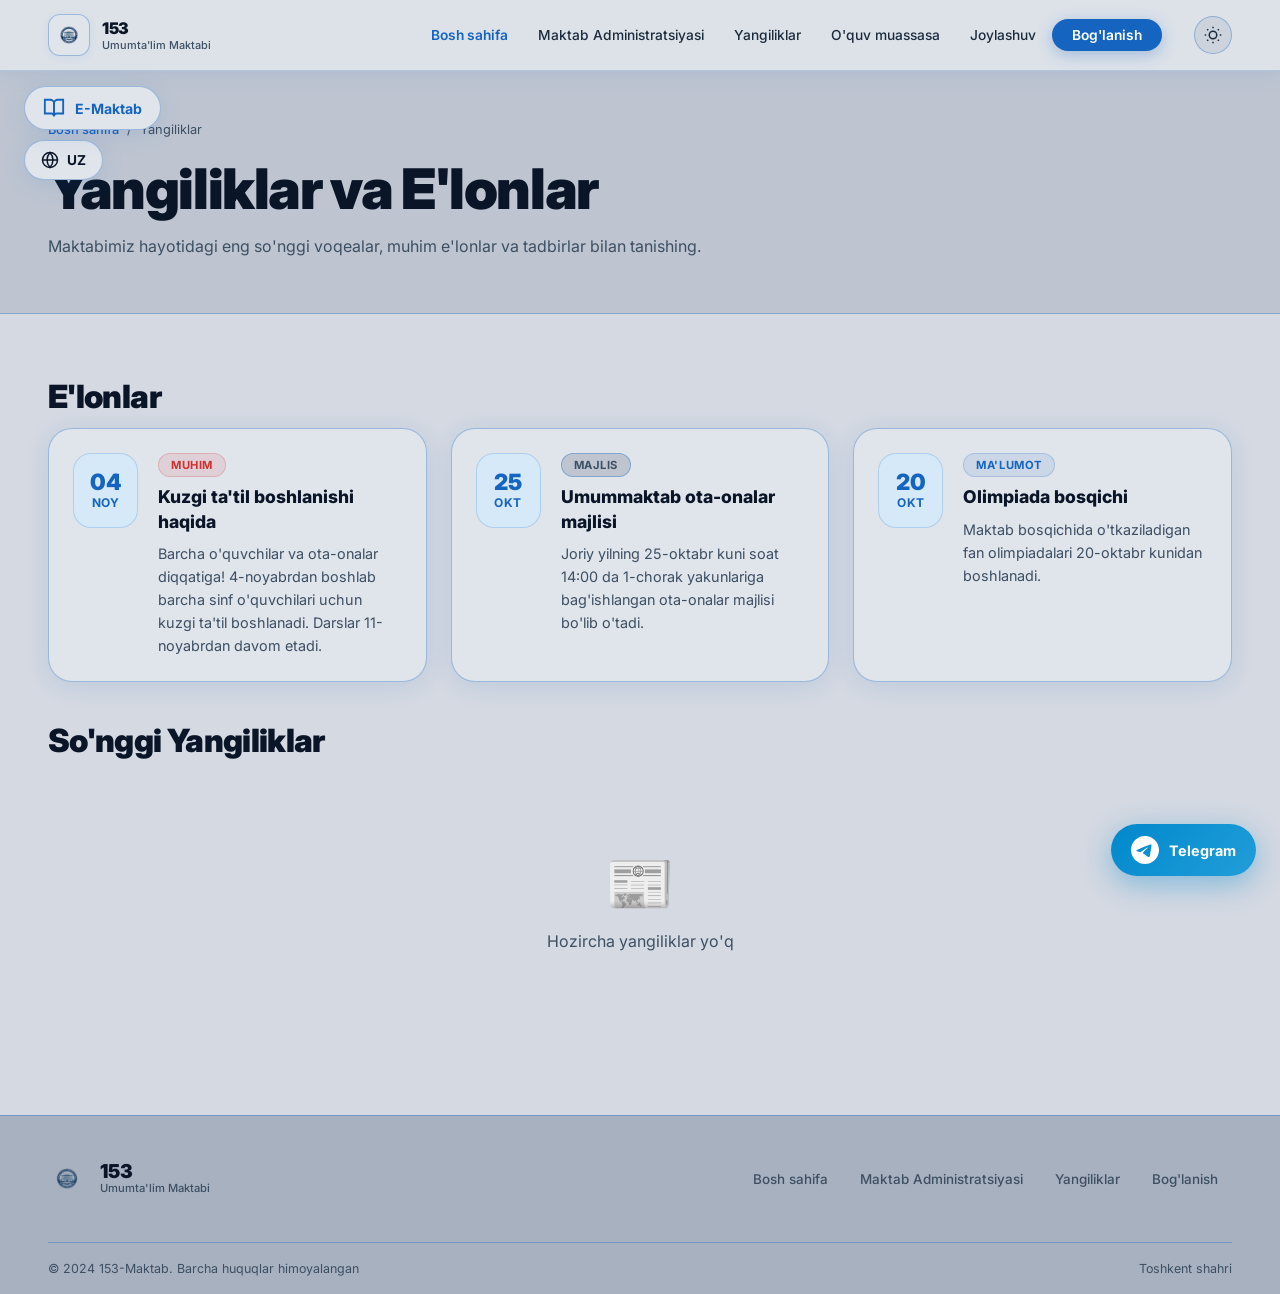
==== yangiliklar.html @ 2af90834 "Add files via upload" ====
<!DOCTYPE html>
<html lang="uz" data-theme="dark">
<head>
    <meta charset="UTF-8">
    <meta name="viewport" content="width=device-width, initial-scale=1.0">
    <title>Yangiliklar va E'lonlar - 153-Umumta'lim Maktabi</title>
    <link rel="stylesheet" href="style.css">
    <link rel="preconnect" href="https://fonts.googleapis.com">
    <link rel="preconnect" href="https://fonts.gstatic.com" crossorigin>
    <link href="https://fonts.googleapis.com/css2?family=Inter:wght@300;400;500;600;700;800;900&display=swap" rel="stylesheet">
    <style>
        /* ── ADMIN FAB ── */
        .admin-fab {
            position: fixed;
            bottom: 180px;
            right: 24px;
            z-index: 9999;
            width: 52px;
            height: 52px;
            background: linear-gradient(135deg, #1565C0, #1976D2);
            color: white;
            border: none;
            border-radius: 50%;
            font-size: 1.4rem;
            cursor: pointer;
            box-shadow: 0 6px 24px rgba(21,101,192,0.45);
            display: none;
            align-items: center;
            justify-content: center;
            transition: all 0.3s;
        }
        .admin-fab:hover {
            transform: translateY(-4px) scale(1.08);
            box-shadow: 0 12px 36px rgba(21,101,192,0.55);
        }

        /* ── ADMIN MODAL ── */
        #adminModal {
            position: fixed;
            inset: 0;
            z-index: 99999;
            background: rgba(0,0,0,0.75);
            backdrop-filter: blur(8px);
            display: flex;
            align-items: center;
            justify-content: center;
            opacity: 0;
            visibility: hidden;
            transition: all 0.3s;
        }
        #adminModal.show {
            opacity: 1;
            visibility: visible;
        }
        .admin-modal-box {
            background: var(--surface, #fff);
            border-radius: 20px;
            padding: 36px;
            width: 90%;
            max-width: 540px;
            max-height: 90vh;
            overflow-y: auto;
            box-shadow: 0 24px 80px rgba(0,0,0,0.4);
            position: relative;
            animation: slideUpModal 0.3s ease-out;
        }
        @keyframes slideUpModal {
            from { transform: translateY(30px); opacity: 0; }
            to   { transform: translateY(0);    opacity: 1; }
        }
        .admin-modal-close {
            position: absolute;
            top: 14px; right: 14px;
            background: var(--bg-2, #f5f5f5);
            border: none;
            width: 34px; height: 34px;
            border-radius: 50%;
            font-size: 1rem;
            cursor: pointer;
            display: flex;
            align-items: center;
            justify-content: center;
            color: var(--text, #111);
            transition: all 0.2s;
        }
        .admin-modal-close:hover { background: #ff4757; color: white; }

        /* ── FORMS ── */
        .adm-title {
            font-size: 1.35rem;
            font-weight: 800;
            color: var(--text, #111);
            margin-bottom: 4px;
        }
        .adm-sub {
            font-size: 0.85rem;
            color: var(--text-3, #888);
            margin-bottom: 24px;
        }
        .adm-field {
            display: flex;
            flex-direction: column;
            gap: 6px;
            margin-bottom: 14px;
        }
        .adm-field label {
            font-size: 0.78rem;
            font-weight: 700;
            color: var(--text-2, #333);
            letter-spacing: 0.03em;
            text-transform: uppercase;
        }
        .adm-field input,
        .adm-field textarea {
            padding: 11px 14px;
            border: 1.5px solid var(--border, #ddd);
            border-radius: 10px;
            font-family: 'Inter', sans-serif;
            font-size: 0.9rem;
            color: var(--text, #111);
            background: var(--bg-2, #f9f9f9);
            outline: none;
            transition: border-color 0.3s, box-shadow 0.3s;
            resize: vertical;
            width: 100%;
        }
        .adm-field input:focus,
        .adm-field textarea:focus {
            border-color: #1565C0;
            background: var(--surface, #fff);
            box-shadow: 0 0 0 3px rgba(21,101,192,0.12);
        }
        .adm-field textarea { min-height: 85px; }

        /* ── LANG TABS ── */
        .lang-tabs {
            display: flex;
            gap: 4px;
            margin-bottom: 16px;
            border-bottom: 2px solid var(--border, #ddd);
        }
        .lang-tab {
            padding: 8px 14px;
            border: none;
            background: none;
            font-family: 'Inter', sans-serif;
            font-size: 0.82rem;
            font-weight: 600;
            color: var(--text-3, #888);
            cursor: pointer;
            border-bottom: 2px solid transparent;
            margin-bottom: -2px;
            transition: all 0.2s;
            border-radius: 6px 6px 0 0;
        }
        .lang-tab.active {
            color: #1565C0;
            border-bottom-color: #1565C0;
            background: var(--blue-l, #E3F2FD);
        }
        .lang-panel { display: none; }
        .lang-panel.active { display: block; }

        /* ── IMAGE UPLOAD ── */
        .img-upload-wrap {
            border: 2px dashed var(--border, #ddd);
            border-radius: 12px;
            padding: 20px;
            text-align: center;
            cursor: pointer;
            transition: all 0.3s;
            margin-bottom: 16px;
            background: var(--bg-2, #f9f9f9);
        }
        .img-upload-wrap:hover {
            border-color: #1565C0;
            background: var(--blue-l, #E3F2FD);
        }
        .img-upload-wrap span { font-size: 2rem; display: block; margin-bottom: 6px; }
        .img-upload-wrap p { font-size: 0.82rem; color: var(--text-3, #888); font-weight: 600; }
        #imgPreview {
            width: 100%;
            max-height: 180px;
            object-fit: cover;
            border-radius: 10px;
            display: none;
            margin-bottom: 12px;
        }

        /* ── BUTTONS ── */
        .adm-btn {
            width: 100%;
            padding: 13px;
            background: linear-gradient(135deg, #1565C0, #1976D2);
            color: white;
            border: none;
            border-radius: 10px;
            font-family: 'Inter', sans-serif;
            font-size: 0.95rem;
            font-weight: 700;
            cursor: pointer;
            transition: all 0.3s;
            margin-top: 4px;
        }
        .adm-btn:hover { transform: translateY(-2px); box-shadow: 0 8px 24px rgba(21,101,192,0.4); }
        .adm-btn:disabled { opacity: 0.6; cursor: not-allowed; transform: none; }
        .adm-btn-red {
            width: 100%;
            padding: 11px;
            background: transparent;
            color: #ff4757;
            border: 1.5px solid #ff4757;
            border-radius: 10px;
            font-family: 'Inter', sans-serif;
            font-size: 0.88rem;
            font-weight: 700;
            cursor: pointer;
            transition: all 0.3s;
            margin-top: 10px;
        }
        .adm-btn-red:hover { background: #ff4757; color: white; }

        /* ── MESSAGES ── */
        .adm-msg {
            padding: 10px 14px;
            border-radius: 8px;
            font-size: 0.86rem;
            font-weight: 600;
            margin-bottom: 14px;
            display: none;
        }
        .adm-msg.err  { background: rgba(211,47,47,0.1);  color: #d32f2f; border: 1px solid rgba(211,47,47,0.2); }
        .adm-msg.suc  { background: rgba(46,125,50,0.1);  color: #2e7d32; border: 1px solid rgba(46,125,50,0.2); }
        .adm-msg.show { display: block; }

        /* ── DELETE BUTTON ON CARD ── */
        .news-card { position: relative; }
        .news-del-btn {
            position: absolute;
            top: 10px; right: 10px;
            background: rgba(255,71,87,0.92);
            color: white;
            border: none;
            width: 34px; height: 34px;
            border-radius: 50%;
            font-size: 0.95rem;
            cursor: pointer;
            display: none;
            align-items: center;
            justify-content: center;
            z-index: 10;
            transition: all 0.2s;
            backdrop-filter: blur(4px);
        }
        .news-del-btn:hover { background: #d32f2f; transform: scale(1.1); }
        body.admin-mode .news-del-btn { display: flex; }

        /* ── EMPTY STATE ── */
        .news-empty {
            grid-column: 1/-1;
            text-align: center;
            padding: 64px 24px;
            color: var(--text-3, #888);
        }
        .news-empty .empty-icon { font-size: 3.5rem; display: block; margin-bottom: 14px; }
        .news-empty p { font-size: 1rem; }

        /* ── PASSWORD DOTS ── */
        .pass-dots {
            display: flex;
            gap: 12px;
            justify-content: center;
            margin: 20px 0;
        }
        .pass-dot {
            width: 14px; height: 14px;
            border-radius: 50%;
            border: 2px solid var(--border, #ddd);
            background: transparent;
            transition: all 0.2s;
        }
        .pass-dot.filled {
            background: #1565C0;
            border-color: #1565C0;
        }
        .pass-numpad {
            display: grid;
            grid-template-columns: repeat(3, 1fr);
            gap: 10px;
            margin-bottom: 16px;
        }
        .pass-key {
            padding: 14px;
            border: 1.5px solid var(--border, #ddd);
            border-radius: 10px;
            font-family: 'Inter', sans-serif;
            font-size: 1.1rem;
            font-weight: 700;
            color: var(--text, #111);
            background: var(--bg-2, #f9f9f9);
            cursor: pointer;
            transition: all 0.2s;
            text-align: center;
        }
        .pass-key:hover { background: var(--blue-l, #E3F2FD); border-color: #1565C0; color: #1565C0; }
        .pass-key:active { transform: scale(0.95); }
        .pass-key.del-key { color: #ff4757; border-color: rgba(255,71,87,0.3); }
        .pass-key.del-key:hover { background: rgba(255,71,87,0.1); border-color: #ff4757; color: #ff4757; }

        /* ── PROGRESS BAR ── */
        .upload-bar {
            width: 100%; height: 4px;
            background: var(--border, #ddd);
            border-radius: 4px;
            overflow: hidden;
            margin-top: 8px;
            display: none;
        }
        .upload-bar-fill {
            height: 100%;
            background: linear-gradient(90deg, #1565C0, #42a5f5);
            width: 0%;
            transition: width 0.3s;
            border-radius: 4px;
            animation: shimmer 1.5s infinite;
        }
        @keyframes shimmer {
            0%   { opacity: 1; }
            50%  { opacity: 0.7; }
            100% { opacity: 1; }
        }
    </style>
</head>
<body>

<!-- PRELOADER -->
<div id="preloader">
    <div class="pre-wrap">
        <div class="pre-logo-ring">
            <img src="images/logo.png" alt="Logo" class="pre-logo">
            <svg class="pre-svg" viewBox="0 0 120 120">
                <circle class="pre-circle" cx="60" cy="60" r="54"/>
            </svg>
        </div>
        <div class="pre-text-wrap">
            <span class="pre-num">153</span>
            <span class="pre-dash">—</span>
            <span class="pre-title" data-translate="school_name">Umumta'lim Maktabi</span>
        </div>
        <div class="pre-progress">
            <div class="pre-progress-fill"></div>
        </div>
    </div>
</div>

<!-- JavaScript -->
<script>
    // Preloader 1.5 sekunddan keyin o'chsin
    setTimeout(() => {
        document.getElementById('preloader').style.display = 'none';
    }, 1500);
</script>

<!-- HEADER -->
<header id="header">
    <div class="header-inner">
        <a href="index.html" class="logo-wrap" id="logoWrap">
            <div class="logo-box">
                <img src="images/logo.png" alt="Logo">
            </div>
            <div class="logo-text">
                <span class="logo-num">153</span>
                <span class="logo-sub" data-translate="school_name">Umumta'lim Maktabi</span>
            </div>
        </a>
        <nav class="nav">
           <a href="index.html" class="nav-item active" data-translate="nav_home">Bosh sahifa</a>
            <a href="director.html" class="nav-item" data-translate="nav_director">Maktab Administratsiyasi</a>
            <a href="yangiliklar.html" class="nav-item" data-translate="nav_news">Yangiliklar</a>
            <a href="about.html" class="nav-item" data-translate="nav_about">O'quv muassasa</a>
            <a href="location.html" class="nav-item" data-translate="nav_location">Joylashuv</a>
            <a href="contact.html" class="nav-item nav-cta" data-translate="nav_contact">Bog'lanish</a>
        </nav>
        <div class="header-actions">
            <button class="theme-btn" id="themeBtn" aria-label="Theme">
                <svg class="sun-icon" width="18" height="18" viewBox="0 0 24 24" fill="none" stroke="currentColor" stroke-width="2"><circle cx="12" cy="12" r="5"/><line x1="12" y1="1" x2="12" y2="3"/><line x1="12" y1="21" x2="12" y2="23"/><line x1="4.22" y1="4.22" x2="5.64" y2="5.64"/><line x1="18.36" y1="18.36" x2="19.78" y2="19.78"/><line x1="1" y1="12" x2="3" y2="12"/><line x1="21" y1="12" x2="23" y2="12"/><line x1="4.22" y1="19.78" x2="5.64" y2="18.36"/><line x1="18.36" y1="5.64" x2="19.78" y2="4.22"/></svg>
                <svg class="moon-icon" width="18" height="18" viewBox="0 0 24 24" fill="none" stroke="currentColor" stroke-width="2"><path d="M21 12.79A9 9 0 1111.21 3 7 7 0 0021 12.79z"/></svg>
            </button>
            <button class="burger" id="burger" aria-label="Menu">
                <span></span><span></span><span></span>
            </button>
        </div>
    </div>
    <div class="mobile-nav" id="mobileNav">
       <a href="index.html" class="nav-item active" data-translate="nav_home">Bosh sahifa</a>
            <a href="director.html" class="nav-item" data-translate="nav_director">Maktab Aministratsiyasi</a>
            <a href="yangiliklar.html" class="nav-item" data-translate="nav_news">Yangiliklar</a>
            <a href="about.html" class="nav-item" data-translate="nav_about">O'quv muassasa</a>
            <a href="location.html" class="nav-item" data-translate="nav_location">Joylashuv</a>
            <a href="contact.html" class="nav-item nav-cta" data-translate="nav_contact">Bog'lanish</a>
    </div>
</header>

<!-- PAGE HERO -->
<section class="page-hero">
    <div class="container">
        <div class="breadcrumb">
            <a href="index.html" data-translate="nav_home">Bosh sahifa</a>
            <span>/</span>
            <span data-translate="nav_news">Yangiliklar</span>
        </div>
        <h1 class="page-hero-title" data-translate="news_page_title">Yangiliklar va E'lonlar</h1>
        <p class="page-hero-desc" data-translate="news_page_desc">Maktabimiz hayotidagi eng so'nggi voqealar, muhim e'lonlar va tadbirlar bilan tanishing.</p>
    </div>
</section>

<!-- ANNOUNCEMENTS -->
<section class="announcements-section page-content" style="padding-bottom:20px;">
    <div class="container">
        <div class="section-title" style="font-size:2rem;" data-translate="news_ann_title">E'lonlar</div>
        <div class="announcement-grid">
            <div class="announcement-card">
                <div class="ann-date"><strong>04</strong><span>Noy</span></div>
                <div class="ann-content">
                    <span class="ann-tag urgent" data-translate="ann_tag_urgent">Muhim</span>
                    <h3 data-translate="ann_1_title">Kuzgi ta'til boshlanishi haqida</h3>
                    <p data-translate="ann_1_desc">Barcha o'quvchilar va ota-onalar diqqatiga! 4-noyabrdan boshlab barcha sinf o'quvchilari uchun kuzgi ta'til boshlanadi. Darslar 11-noyabrdan davom etadi.</p>
                </div>
            </div>
            <div class="announcement-card">
                <div class="ann-date"><strong>25</strong><span>Okt</span></div>
                <div class="ann-content">
                    <span class="ann-tag" data-translate="ann_tag_meeting">Majlis</span>
                    <h3 data-translate="ann_2_title">Umummaktab ota-onalar majlisi</h3>
                    <p data-translate="ann_2_desc">Joriy yilning 25-oktabr kuni soat 14:00 da 1-chorak yakunlariga bag'ishlangan ota-onalar majlisi bo'lib o'tadi.</p>
                </div>
            </div>
            <div class="announcement-card">
                <div class="ann-date"><strong>20</strong><span>Okt</span></div>
                <div class="ann-content">
                    <span class="ann-tag info" data-translate="ann_tag_info">Ma'lumot</span>
                    <h3 data-translate="ann_3_title">Olimpiada bosqichi</h3>
                    <p data-translate="ann_3_desc">Maktab bosqichida o'tkaziladigan fan olimpiadalari 20-oktabr kunidan boshlanadi.</p>
                </div>
            </div>
        </div>
    </div>
</section>

<!-- NEWS GRID -->
<section class="news-section page-content" style="padding-top:20px;">
    <div class="container">
        <div class="section-title" style="font-size:2rem;margin-bottom:24px;" data-translate="news_latest_title">So'nggi Yangiliklar</div>
        <div class="news-grid" id="newsGrid">
            <div class="news-empty">
                <span class="empty-icon">📰</span>
                <p data-translate="news_loading">Yangiliklar yuklanmoqda...</p>
            </div>
        </div>
    </div>
</section>

<!-- FOOTER -->
<footer id="footer">
    <div class="footer-inner">
        <div class="footer-top">
            <div class="footer-brand">
                <img src="images/logo.png" alt="Logo">
                <div>
                    <div class="fb-num">153</div>
                    <div class="fb-txt" data-translate="school_name">Umumta'lim Maktabi</div>
                </div>
            </div>
            <nav class="footer-nav">
                <a href="index.html" data-translate="nav_home">Bosh sahifa</a>
                <a href="director.html" data-translate="nav_director">Direktor</a>
                <a href="yangiliklar.html" data-translate="nav_news">Yangiliklar</a>
                <a href="contact.html" data-translate="nav_contact">Bog'lanish</a>
            </nav>
        </div>
        <div class="footer-bottom">
            <span>© 2024 153-Maktab. <span data-translate="footer_rights">Barcha huquqlar himoyalangan.</span></span>
            <span>Toshkent shahri</span>
        </div>
    </div>
</footer>

<!-- FLOAT BUTTONS -->
<a href="https://t.me/maktabb153" target="_blank" class="telegram-float" aria-label="Telegram">
    <svg width="28" height="28" viewBox="0 0 24 24" fill="white"><path d="M12 0C5.373 0 0 5.373 0 12s5.373 12 12 12 12-5.373 12-12S18.627 0 12 0zm5.562 8.161c-.18 1.897-.962 6.502-1.359 8.627-.168.9-.5 1.201-.82 1.23-.697.064-1.226-.461-1.901-.903-1.056-.692-1.653-1.123-2.678-1.799-1.185-.781-.417-1.21.258-1.911.177-.184 3.247-2.977 3.307-3.23.007-.032.014-.15-.056-.212s-.174-.041-.248-.024c-.106.024-1.793 1.139-5.062 3.345-.479.329-.913.489-1.302.481-.428-.009-1.252-.242-1.865-.442-.752-.244-1.349-.374-1.297-.789.027-.216.325-.437.893-.663 3.498-1.524 5.831-2.529 6.998-3.014 3.332-1.386 4.025-1.627 4.476-1.635.099-.002.321.023.465.141.121.099.155.232.171.325.016.093.036.305.02.471z"/></svg>
    <span>Telegram</span>
</a>

<button class="back-to-top" id="backToTop" aria-label="Yuqoriga">
    <svg width="20" height="20" viewBox="0 0 24 24" fill="none" stroke="currentColor" stroke-width="2.5"><path d="M12 19V5M5 12l7-7 7 7"/></svg>
</button>

<div class="lang-selector" id="langSelector">
    <button class="lang-btn" id="langBtn">
        <svg width="18" height="18" viewBox="0 0 24 24" fill="none" stroke="currentColor" stroke-width="2"><circle cx="12" cy="12" r="10"/><path d="M2 12h20M12 2a15.3 15.3 0 014 10 15.3 15.3 0 01-4 10 15.3 15.3 0 01-4-10 15.3 15.3 0 014-10z"/></svg>
        <span id="currentLang">UZ</span>
    </button>
    <div class="lang-dropdown" id="langDropdown">
        <button class="lang-option" data-lang="uz">🇺🇿 O'zbek</button>
        <button class="lang-option" data-lang="ru">🇷🇺 Русский</button>
        <button class="lang-option" data-lang="en">🇬🇧 English</button>
    </div>
</div>

<a href="https://emaktab.uz/" target="_blank" class="emaktab-link">
    <svg width="22" height="22" viewBox="0 0 24 24" fill="none" stroke="currentColor" stroke-width="2"><path d="M2 3h6a4 4 0 014 4v14a3 3 0 00-3-3H2z"/><path d="M22 3h-6a4 4 0 00-4 4v14a3 3 0 013-3h7z"/></svg>
    <span>E-Maktab</span>
</a>

<!-- ADMIN FAB -->
<button class="admin-fab" id="adminFab">✏️</button>

<!-- ADMIN MODAL -->
<div id="adminModal">
    <div class="admin-modal-box">
        <button class="admin-modal-close" id="adminModalClose">✕</button>

        <!-- PASSWORD SCREEN -->
        <div id="passScreen">
            <p class="adm-title" style="text-align:center;">🔐 Admin kirish</p>
            <p class="adm-sub" style="text-align:center;">Parolni kiriting</p>
            <div class="adm-msg err" id="passError"></div>
            <div class="pass-dots">
                <div class="pass-dot" id="d0"></div>
                <div class="pass-dot" id="d1"></div>
                <div class="pass-dot" id="d2"></div>
                <div class="pass-dot" id="d3"></div>
                <div class="pass-dot" id="d4"></div>
                <div class="pass-dot" id="d5"></div>
            </div>
            <div class="pass-numpad">
                <button class="pass-key" data-n="1">1</button>
                <button class="pass-key" data-n="2">2</button>
                <button class="pass-key" data-n="3">3</button>
                <button class="pass-key" data-n="4">4</button>
                <button class="pass-key" data-n="5">5</button>
                <button class="pass-key" data-n="6">6</button>
                <button class="pass-key" data-n="7">7</button>
                <button class="pass-key" data-n="8">8</button>
                <button class="pass-key" data-n="9">9</button>
                <button class="pass-key del-key" data-n="del">⌫</button>
                <button class="pass-key" data-n="0">0</button>
                <button class="pass-key" data-n="ok" style="color:#1565C0;">OK</button>
            </div>
        </div>

        <!-- POST SCREEN -->
        <div id="postScreen" style="display:none;">
            <p class="adm-title">📰 Yangi xabar</p>
            <p class="adm-sub">Rasm va matnni kiriting</p>
            <div class="adm-msg suc" id="postSuc"></div>
            <div class="adm-msg err" id="postErr"></div>

            <form id="postForm">
                <!-- IMAGE -->
                <div class="img-upload-wrap" id="imgUploadWrap">
                    <span>🖼️</span>
                    <p>Rasm yuklash uchun bosing</p>
                </div>
                <input type="file" id="imgInput" accept="image/*" style="display:none;">
                <img id="imgPreview" src="" alt="">
                <div class="upload-bar" id="uploadBar">
                    <div class="upload-bar-fill" id="uploadBarFill"></div>
                </div>

                <!-- LANG TABS -->
                <div class="lang-tabs">
                    <button type="button" class="lang-tab active" data-tab="uz">🇺🇿 UZ</button>
                    <button type="button" class="lang-tab" data-tab="ru">🇷🇺 RU</button>
                    <button type="button" class="lang-tab" data-tab="en">🇬🇧 EN</button>
                </div>

                <div class="lang-panel active" id="tab-uz">
                    <div class="adm-field">
                        <label>Sarlavha</label>
                        <input type="text" id="tUz" placeholder="Yangilik sarlavhasi...">
                    </div>
                    <div class="adm-field">
                        <label>Matn</label>
                        <textarea id="xUz" placeholder="Yangilik matni..."></textarea>
                    </div>
                </div>
                <div class="lang-panel" id="tab-ru">
                    <div class="adm-field">
                        <label>Заголовок</label>
                        <input type="text" id="tRu" placeholder="Заголовок новости...">
                    </div>
                    <div class="adm-field">
                        <label>Текст</label>
                        <textarea id="xRu" placeholder="Текст новости..."></textarea>
                    </div>
                </div>
                <div class="lang-panel" id="tab-en">
                    <div class="adm-field">
                        <label>Title</label>
                        <input type="text" id="tEn" placeholder="News title...">
                    </div>
                    <div class="adm-field">
                        <label>Text</label>
                        <textarea id="xEn" placeholder="News text..."></textarea>
                    </div>
                </div>

                <button type="submit" class="adm-btn" id="pubBtn">🚀 Nashr qilish</button>
            </form>
            <button class="adm-btn-red" id="exitAdminBtn">🚪 Chiqish</button>
        </div>

    </div>
</div>

<script src="main.js"></script>
<script type="module" src="user.js"></script>
<script type="module" src="admin.js"></script>

<script>
// ============================================
// ⚠️ PAROLNI SHU YERDA O'ZGARTIRING ⚠️
// ============================================
const ADMIN_PASSWORD = "153153";

// ============================================
// STORAGE KEY
// ============================================
const NEWS_KEY = "maktab153_news";

// ============================================
// STATE
// ============================================
let isAdmin     = false;
let enteredPass = "";
let allNews     = JSON.parse(localStorage.getItem(NEWS_KEY) || "[]");

// ============================================
// SECRET ENTRY: логотип 5 раз
// ============================================
let tapCount = 0;
let tapTimer = null;
document.getElementById('logoWrap').addEventListener('click', function(e) {
    e.preventDefault();
    tapCount++;
    clearTimeout(tapTimer);
    tapTimer = setTimeout(() => tapCount = 0, 3000);
    if (tapCount >= 3) {
        tapCount = 0;
        openModal();
    }
});

// ============================================
// MODAL OPEN / CLOSE
// ============================================
function openModal() {
    document.getElementById('adminModal').classList.add('show');
    if (isAdmin) {
        showPostScreen();
    } else {
        showPassScreen();
    }
}
function closeModal() {
    document.getElementById('adminModal').classList.remove('show');
}

document.getElementById('adminFab').addEventListener('click', openModal);
document.getElementById('adminModalClose').addEventListener('click', closeModal);
document.getElementById('adminModal').addEventListener('click', function(e) {
    if (e.target === this) closeModal();
});

// ============================================
// SHOW SCREENS
// ============================================
function showPassScreen() {
    document.getElementById('passScreen').style.display = 'block';
    document.getElementById('postScreen').style.display = 'none';
    resetDots();
    enteredPass = "";
}
function showPostScreen() {
    document.getElementById('passScreen').style.display = 'none';
    document.getElementById('postScreen').style.display = 'block';
}

// ============================================
// NUMPAD
// ============================================
function resetDots() {
    [0,1,2,3,4,5].forEach(i => {
        document.getElementById('d'+i).classList.remove('filled');
    });
    document.getElementById('passError').classList.remove('show');
}
function updateDots() {
    [0,1,2,3,4,5].forEach(i => {
        const dot = document.getElementById('d'+i);
        if (i < enteredPass.length) dot.classList.add('filled');
        else dot.classList.remove('filled');
    });
}

document.querySelectorAll('.pass-key').forEach(function(btn) {
    btn.addEventListener('click', function() {
        const n = this.dataset.n;

        if (n === 'del') {
            enteredPass = enteredPass.slice(0, -1);
            updateDots();
            return;
        }
        if (n === 'ok') {
            checkPassword();
            return;
        }
        if (enteredPass.length >= 6) return;
        enteredPass += n;
        updateDots();
        if (enteredPass.length === 6) {
            setTimeout(checkPassword, 200);
        }
    });
});

function checkPassword() {
    if (enteredPass === ADMIN_PASSWORD) {
        isAdmin = true;
        document.body.classList.add('admin-mode');
        document.getElementById('adminFab').style.display = 'flex';
        showPostScreen();
        renderNews();
    } else {
        const err = document.getElementById('passError');
        err.textContent = '❌ Parol noto\'g\'ri! (Неверный пароль)';
        err.classList.add('show');
        enteredPass = "";
        setTimeout(resetDots, 1000);
    }
}

// ============================================
// EXIT ADMIN
// ============================================
document.getElementById('exitAdminBtn').addEventListener('click', function() {
    isAdmin = false;
    document.body.classList.remove('admin-mode');
    document.getElementById('adminFab').style.display = 'none';
    closeModal();
    renderNews();
});

// ============================================
// IMAGE PREVIEW
// ============================================
document.getElementById('imgUploadWrap').addEventListener('click', function() {
    document.getElementById('imgInput').click();
});
document.getElementById('imgInput').addEventListener('change', function() {
    const file = this.files[0];
    if (!file) return;

    // Show progress animation
    const bar = document.getElementById('uploadBar');
    const fill = document.getElementById('uploadBarFill');
    bar.style.display = 'block';
    let w = 0;
    const iv = setInterval(function() {
        w += 5;
        fill.style.width = w + '%';
        if (w >= 100) clearInterval(iv);
    }, 30);

    const reader = new FileReader();
    reader.onload = function(ev) {
        const prev = document.getElementById('imgPreview');
        prev.src = ev.target.result;
        prev.style.display = 'block';
        setTimeout(function() { bar.style.display = 'none'; fill.style.width = '0%'; }, 700);
    };
    reader.readAsDataURL(file);
});

// ============================================
// LANG TABS
// ============================================
document.querySelectorAll('.lang-tab').forEach(function(tab) {
    tab.addEventListener('click', function() {
        document.querySelectorAll('.lang-tab').forEach(function(t) { t.classList.remove('active'); });
        document.querySelectorAll('.lang-panel').forEach(function(p) { p.classList.remove('active'); });
        tab.classList.add('active');
        document.getElementById('tab-' + tab.dataset.tab).classList.add('active');
    });
});

// ============================================
// PUBLISH NEWS
// ============================================
document.getElementById('postForm').addEventListener('submit', function(e) {
    e.preventDefault();

    const imgSrc = document.getElementById('imgPreview').src;
    const tUz = document.getElementById('tUz').value.trim();
    const xUz = document.getElementById('xUz').value.trim();
    const tRu = document.getElementById('tRu').value.trim();
    const xRu = document.getElementById('xRu').value.trim();
    const tEn = document.getElementById('tEn').value.trim();
    const xEn = document.getElementById('xEn').value.trim();

    const suc = document.getElementById('postSuc');
    const err = document.getElementById('postErr');
    suc.classList.remove('show');
    err.classList.remove('show');

    if (!imgSrc || !document.getElementById('imgInput').files[0]) {
        err.textContent = '❌ Rasm tanlang!';
        err.classList.add('show');
        return;
    }
    if (!tUz || !xUz) {
        err.textContent = '❌ O\'zbek tilida sarlavha va matnni kiriting!';
        err.classList.add('show');
        return;
    }

    const btn = document.getElementById('pubBtn');
    btn.disabled = true;
    btn.textContent = 'Yuklanmoqda...';

    // Build date strings
    const now = new Date();
    const mUz = ["Yanvar","Fevral","Mart","Aprel","May","Iyun","Iyul","Avgust","Sentabr","Oktabr","Noyabr","Dekabr"];
    const mRu = ["Январь","Февраль","Март","Апрель","Май","Июнь","Июль","Август","Сентябрь","Октябрь","Ноябрь","Декабрь"];
    const mEn = ["January","February","March","April","May","June","July","August","September","October","November","December"];
    const d = now.getDate();
    const y = now.getFullYear();
    const mo = now.getMonth();

    const newsItem = {
        id: Date.now(),
        imageUrl: imgSrc,
        dateStrings: {
            uz: d + " " + mUz[mo] + ", " + y,
            ru: d + " " + mRu[mo] + " " + y,
            en: mEn[mo] + " " + d + ", " + y
        },
        uz: { title: tUz, text: xUz },
        ru: { title: tRu || tUz, text: xRu || xUz },
        en: { title: tEn || tUz, text: xEn || xUz }
    };

    // Save to localStorage
    allNews.unshift(newsItem);
    localStorage.setItem(NEWS_KEY, JSON.stringify(allNews));

    suc.textContent = '✅ Yangilik muvaffaqiyatli nashr etildi!';
    suc.classList.add('show');

    // Reset form
    document.getElementById('postForm').reset();
    document.getElementById('imgPreview').style.display = 'none';
    document.getElementById('imgPreview').src = '';

    btn.disabled = false;
    btn.textContent = '🚀 Nashr qilish';

    renderNews();

    setTimeout(function() {
        suc.classList.remove('show');
        closeModal();
    }, 1800);
});

// ============================================
// RENDER NEWS
// ============================================
function renderNews() {
    const grid = document.getElementById('newsGrid');
    if (!grid) return;

    const lang = localStorage.getItem('language') || 'uz';

    if (allNews.length === 0) {
        grid.innerHTML = '<div class="news-empty"><span class="empty-icon">📰</span><p>Hozircha yangiliklar yo\'q</p></div>';
        return;
    }

    grid.innerHTML = '';
    allNews.forEach(function(item) {
        const title   = (item[lang] && item[lang].title) ? item[lang].title : item.uz.title;
        const text    = (item[lang] && item[lang].text)  ? item[lang].text  : item.uz.text;
        const dateStr = (item.dateStrings && item.dateStrings[lang]) ? item.dateStrings[lang] : '';

        const card = document.createElement('div');
        card.className = 'news-card';
        card.innerHTML =
            '<button class="news-del-btn" title="O\'chirish">🗑️</button>' +
            '<div class="news-image"><img src="' + item.imageUrl + '" alt="' + title + '" loading="lazy"></div>' +
            '<div class="news-content">' +
                '<div class="news-meta"><span>📅 ' + dateStr + '</span></div>' +
                '<h3>' + title + '</h3>' +
                '<p>' + text + '</p>' +
            '</div>';

        // Delete
        card.querySelector('.news-del-btn').addEventListener('click', function() {
            if (!confirm('Bu yangilikni o\'chirish?')) return;
            allNews = allNews.filter(function(n) { return n.id !== item.id; });
            localStorage.setItem(NEWS_KEY, JSON.stringify(allNews));
            renderNews();
        });

        grid.appendChild(card);
    });
}

// ============================================
// RE-RENDER ON LANG CHANGE
// ============================================
document.querySelectorAll('.lang-option').forEach(function(btn) {
    btn.addEventListener('click', function() {
        setTimeout(renderNews, 150);
    });
});

// ============================================
// INIT
// ============================================
renderNews();
</script>

</body>
</html>
---- style.css ----
*, *::before, *::after { margin:0; padding:0; box-sizing:border-box; }

:root {
    --blue: #1565C0;
    --blue-d: #0D47A1;
    --blue-s: #1976D2;
    --blue-l: #D6E9F8;
    --blue-m: #90CAF9;
    --blue-xs: #E8F3FA;
    --bg: #D4D9E2;
    --bg-2: #BEC5D1;
    --bg-3: #A8B1C0;
    --bg-secondary: #BEC5D1;
    --surface: #E0E4EB;
    --surface-2: #CDD3DD;
    --border: rgba(21,101,192,0.35);
    --border-2: rgba(21,101,192,0.22);
    --text: #0A1628;
    --text-2: #1A2B3C;
    --text-3: #3D4F63;
    --text-secondary: #1A2B3C;
    --shadow: 0 4px 24px rgba(21,101,192,0.12);
    --shadow-lg: 0 12px 48px rgba(21,101,192,0.16);
    --shadow-xl: 0 24px 80px rgba(21,101,192,0.20);
    --font: 'Inter', sans-serif;
    --r-xl: 24px;
    --r-lg: 18px;
    --r-md: 12px;
    --r-sm: 8px;
    --ease: cubic-bezier(0.23,1,0.32,1);
    --header-h: 70px;
}

[data-theme="dark"] {
    --bg: #060E1C;
    --bg-2: #0A1628;
    --bg-3: #0F1E35;
    --bg-secondary: #0A1628;
    --surface: #0D1B2E;
    --surface-2: #122038;
    --border: rgba(21,101,192,0.2);
    --border-2: rgba(255,255,255,0.06);
    --text: #F0F8FF;
    --text-2: #B8D4F0;
    --text-3: #6B8EB0;
    --text-secondary: #B8D4F0;
    --shadow: 0 4px 24px rgba(0,0,0,0.3);
    --shadow-lg: 0 12px 48px rgba(0,0,0,0.4);
    --shadow-xl: 0 24px 80px rgba(0,0,0,0.5);
}

html { scroll-behavior:smooth; font-size:16px; }
body {
    font-family: var(--font);
    background: var(--bg);
    color: var(--text);
    overflow-x: hidden;
    -webkit-font-smoothing: antialiased;
    transition: background 0.4s ease, color 0.4s ease;
    min-height: 100vh;
    display: flex;
    flex-direction: column;
}
img { display:block; max-width:100%; }
a { text-decoration:none; color:inherit; }
button { cursor:pointer; border:none; background:none; font-family:var(--font); color:var(--text); }
ul { list-style:none; }
::-webkit-scrollbar { width:5px; }
::-webkit-scrollbar-track { background:var(--bg-2); }
::-webkit-scrollbar-thumb { background:var(--blue); border-radius:10px; }

/* ============================================
   PRELOADER
   ============================================ */
#preloader {
    position:fixed; inset:0; z-index:99999;
    background:var(--bg);
    display:flex; align-items:center; justify-content:center;
    transition: opacity 0.6s var(--ease), visibility 0.6s var(--ease);
}
#preloader.hide { opacity:0; visibility:hidden; }
.pre-wrap { display:flex; flex-direction:column; align-items:center; gap:24px; }
.pre-logo-ring {
    position:relative; width:100px; height:100px;
    display:flex; align-items:center; justify-content:center;
}
.pre-logo { width:64px; height:64px; object-fit:contain; border-radius:16px; position:relative; z-index:2; }
.pre-svg { position:absolute; inset:0; width:100%; height:100%; animation: preSpin 1.5s linear infinite; }
.pre-circle { fill:none; stroke:var(--blue); stroke-width:2.5; stroke-dasharray:220; stroke-dashoffset:170; stroke-linecap:round; }
@keyframes preSpin { to { transform:rotate(360deg); } }
.pre-text-wrap { display:flex; align-items:center; gap:10px; }
.pre-num { font-size:2.2rem; font-weight:900; color:var(--text); letter-spacing:-0.03em; }
.pre-dash { font-size:1.2rem; color:var(--blue); opacity:0.5; }
.pre-title { font-size:0.95rem; font-weight:500; color:var(--text-3); }
.pre-progress { width:180px; height:2px; background:var(--border); border-radius:10px; overflow:hidden; }
.pre-progress-fill {
    height:100%;
    background:linear-gradient(90deg, var(--blue), var(--blue-m));
    border-radius:10px;
    animation: preBar 2s var(--ease) forwards;
}
@keyframes preBar { 0%{width:0} 30%{width:40%} 70%{width:78%} 100%{width:100%} }

/* ============================================
   HEADER
   ============================================ */
#header {
    position:fixed; top:0; left:0; right:0; z-index:1000;
    padding:0 48px;
    transition: all 0.4s var(--ease);
    background:transparent;
}

[data-theme="light"] #header {
    background:rgba(224,228,235,0.92);
    backdrop-filter:blur(20px);
    border-bottom:1px solid var(--border-2);
    box-shadow:0 2px 20px rgba(21,101,192,0.10);
}

#header.scrolled {
    background:rgba(5,15,35,0.88);
    backdrop-filter:blur(24px);
    border-bottom:1px solid rgba(255,255,255,0.08);
    box-shadow:0 4px 30px rgba(0,0,0,0.3);
}

[data-theme="light"] #header.scrolled {
    background:rgba(224,228,235,0.95);
    border-bottom:1px solid var(--border);
    box-shadow:var(--shadow);
}

#header.hidden { transform:translateY(-100%); }

.header-inner {
    max-width:1320px; margin:0 auto;
    height:var(--header-h);
    display:flex; align-items:center; gap:20px;
}

.logo-wrap { display:flex; align-items:center; gap:12px; flex-shrink:0; text-decoration:none; }

.logo-box {
    width:42px; height:42px; border-radius:12px;
    background:white;
    border:1.5px solid rgba(255,255,255,0.3);
    display:flex; align-items:center; justify-content:center;
    overflow:hidden; transition:all 0.3s;
}
.logo-box:hover { transform:scale(1.06) rotate(-4deg); }
[data-theme="light"] .logo-box { background:var(--surface); border-color:var(--border); box-shadow:0 2px 8px rgba(21,101,192,0.08); }
.logo-box img { width:32px; height:32px; object-fit:contain; }

.logo-num { display:block; font-size:1rem; font-weight:900; color:white; letter-spacing:-0.02em; }
[data-theme="light"] .logo-num { color:var(--text); }

.logo-sub { display:block; font-size:0.68rem; color:rgba(255,255,255,0.5); font-weight:500; }
[data-theme="light"] .logo-sub { color:var(--text-3); }

.nav { display:flex; align-items:center; gap:2px; margin-left:auto; }
.nav-item {
    padding:7px 14px;
    font-size:0.86rem; font-weight:500;
    color:rgba(255,255,255,0.75);
    border-radius:100px;
    transition:all 0.25s;
    white-space:nowrap;
}
.nav-item:hover { background:rgba(255,255,255,0.1); color:white; }
.nav-item.active { color:white; font-weight:600; }

[data-theme="light"] .nav-item { color:var(--text-2); }
[data-theme="light"] .nav-item:hover { background:var(--bg-3); color:var(--blue); }
[data-theme="light"] .nav-item.active { color:var(--blue); }

.nav-cta {
    background:var(--blue) !important;
    color:white !important;
    font-weight:600 !important;
    padding:8px 20px !important;
    box-shadow:0 4px 16px rgba(21,101,192,0.3);
}
.nav-cta:hover {
    background:var(--blue-s) !important;
    transform:translateY(-2px);
    box-shadow:0 8px 24px rgba(21,101,192,0.4) !important;
    color:white !important;
}
.nav-cta.active { background:var(--blue-d) !important; color:white !important; }

.header-actions { display:flex; align-items:center; gap:8px; margin-left:12px; }

.theme-btn {
    width:38px; height:38px; border-radius:50%;
    background:rgba(255,255,255,0.1);
    border:1.5px solid rgba(255,255,255,0.2);
    display:flex; align-items:center; justify-content:center;
    color:white; transition:all 0.3s;
}
.theme-btn:hover { background:rgba(255,255,255,0.2); border-color:rgba(255,255,255,0.4); transform:rotate(20deg); }

[data-theme="light"] .theme-btn { background:var(--surface-2); border-color:var(--border); color:var(--text-2); }
[data-theme="light"] .theme-btn:hover { background:var(--blue-l); border-color:var(--blue); color:var(--blue); }

[data-theme="light"] .moon-icon { display:none; }
[data-theme="dark"] .sun-icon { display:none; }
[data-theme="dark"] .moon-icon { display:block; }

.burger {
    display:none; flex-direction:column; gap:5px;
    padding:8px; border-radius:10px;
    background:rgba(255,255,255,0.1);
    border:1.5px solid rgba(255,255,255,0.2);
}
.burger span { display:block; width:20px; height:1.5px; background:white; border-radius:2px; transition:all 0.3s var(--ease); }
[data-theme="light"] .burger { background:var(--surface-2); border-color:var(--border); }
[data-theme="light"] .burger span { background:var(--text); }
.burger.open span:nth-child(1) { transform:rotate(45deg) translate(5px,5px); }
.burger.open span:nth-child(2) { opacity:0; }
.burger.open span:nth-child(3) { transform:rotate(-45deg) translate(5px,-5px); }

.mobile-nav {
    display:none; flex-direction:column; gap:2px;
    background:rgba(5,15,35,0.97);
    border-top:1px solid rgba(255,255,255,0.08);
    padding:12px 20px 20px;
    max-height:0; overflow:hidden;
    transition:max-height 0.4s var(--ease);
}
[data-theme="light"] .mobile-nav { background:rgba(224,228,235,0.97); border-top-color:var(--border); }
.mobile-nav.open { max-height:320px; }
.m-nav-item {
    display:block; padding:12px 16px;
    font-size:0.95rem; font-weight:500;
    color:rgba(255,255,255,0.7);
    border-radius:10px; transition:all 0.2s;
}
.m-nav-item:hover, .m-nav-item.active { background:rgba(255,255,255,0.08); color:white; }
[data-theme="light"] .m-nav-item { color:var(--text-2); }
[data-theme="light"] .m-nav-item:hover,
[data-theme="light"] .m-nav-item.active { background:var(--blue-l); color:var(--blue); }

/* ============================================
   HERO
   ============================================ */
#hero {
    position: relative;
    height: 100vh;
    display: flex;
    align-items: center;
    justify-content: center;
    overflow: hidden;
    flex-shrink: 0;
}

.hero-bg-wrap { position:absolute; inset:0; z-index:0; }
.hero-bg-img { width:100%; height:100%; object-fit:cover; transform:scale(1.05); }
.hero-overlay {
    position:absolute; inset:0;
    background:linear-gradient(to bottom, rgba(5,15,35,0.75) 0%, rgba(10,25,60,0.80) 50%, rgba(5,15,35,0.90) 100%);
}

.hero-center {
    position:relative; z-index:2;
    display:flex; flex-direction:column;
    align-items:center; justify-content:center;
    gap:36px;
    padding:0 24px;
    width:100%; max-width:960px;
    margin:0 auto;
    text-align:center;
    min-height:100vh;
}

.hc-top {
    display:flex; align-items:center; gap:16px;
    background:rgba(255,255,255,0.08);
    backdrop-filter:blur(16px);
    border:1px solid rgba(255,255,255,0.15);
    border-radius:100px;
    padding:10px 24px 10px 10px;
}

.hc-logo {
    width:48px; height:48px; border-radius:50%;
    overflow:hidden; background:white;
    display:flex; align-items:center; justify-content:center;
    flex-shrink:0; border:2px solid rgba(255,255,255,0.3);
}
.hc-logo img { width:36px; height:36px; object-fit:contain; }

.hc-school-name { display:flex; flex-direction:column; align-items:flex-start; gap:1px; }
.hcsn-num { font-size:1.1rem; font-weight:900; color:white; line-height:1; letter-spacing:-0.02em; }
.hcsn-txt { font-size:0.72rem; color:rgba(255,255,255,0.65); font-weight:500; letter-spacing:0.04em; white-space:nowrap; }

.hc-title-wrap { display:flex; flex-direction:column; gap:14px; }
.hc-title { font-size:clamp(2.4rem,6vw,4.8rem); font-weight:900; color:white; line-height:1.1; letter-spacing:-0.03em; }
.hc-accent {
    display:inline-block;
    background:linear-gradient(135deg, #42a5f5, #90CAF9, #42a5f5);
    background-size:200% auto;
    -webkit-background-clip:text; -webkit-text-fill-color:transparent; background-clip:text;
    animation:accentShine 4s ease infinite;
}
@keyframes accentShine { 0%{background-position:0% center} 50%{background-position:100% center} 100%{background-position:0% center} }

.hc-desc { font-size:1rem; color:rgba(255,255,255,0.6); line-height:1.7; max-width:480px; margin:0 auto; }

/* STATS */
.hc-stats {
    display:flex; align-items:center; gap:0;
    background:rgba(255,255,255,0.07);
    backdrop-filter:blur(16px);
    border:1px solid rgba(255,255,255,0.12);
    border-radius:18px;
    padding:18px 36px;
}
.hcs-item { display:flex; flex-direction:column; align-items:center; gap:3px; padding:0 32px; }
.hcs-num { font-size:2rem; font-weight:900; color:white; line-height:1; letter-spacing:-0.02em; }
.hcs-plus { font-size:1rem; font-weight:700; color:#42a5f5; line-height:1; }
.hcs-label { font-size:0.68rem; color:rgba(255,255,255,0.45); text-transform:uppercase; letter-spacing:0.08em; font-weight:600; margin-top:2px; }
.hcs-div { width:1px; height:40px; background:rgba(255,255,255,0.1); flex-shrink:0; }

/* NAV SHELL */
.hc-nav-shell {
    display:flex; align-items:center; gap:8px;
    background:rgba(255,255,255,0.08);
    backdrop-filter:blur(20px);
    border:1px solid rgba(255,255,255,0.15);
    border-radius:20px;
    padding:10px;
    flex-wrap:wrap; justify-content:center;
}
.hns-item {
    display:flex; flex-direction:column; align-items:center; gap:6px;
    padding:14px 22px;
    border-radius:14px;
    background:rgba(255,255,255,0.06);
    border:1px solid rgba(255,255,255,0.08);
    text-decoration:none;
    color:rgba(255,255,255,0.85);
    font-size:0.82rem; font-weight:600;
    transition:all 0.3s cubic-bezier(0.23,1,0.32,1);
    min-width:100px; cursor:pointer;
}
.hns-item:hover {
    background:rgba(255,255,255,0.15);
    border-color:rgba(255,255,255,0.3);
    color:white;
    transform:translateY(-3px);
    box-shadow:0 8px 24px rgba(0,0,0,0.3);
}
.hns-icon { font-size:1.6rem; line-height:1; }
.hns-cta { background:var(--blue) !important; border-color:var(--blue) !important; color:white !important; box-shadow:0 4px 20px rgba(21,101,192,0.4); }
.hns-cta:hover { background:var(--blue-s) !important; border-color:var(--blue-s) !important; box-shadow:0 10px 32px rgba(21,101,192,0.5) !important; }

/* ============================================
   BUTTONS
   ============================================ */
.btn-primary {
    display:inline-flex; align-items:center; gap:10px;
    padding:13px 28px;
    background:var(--blue); color:white !important;
    font-size:0.92rem; font-weight:700;
    border-radius:100px;
    transition:all 0.3s var(--ease);
    box-shadow:0 6px 20px rgba(21,101,192,0.3);
    cursor:pointer; font-family:var(--font); border:none;
    text-decoration:none;
}
.btn-primary:hover { transform:translateY(-3px); box-shadow:0 12px 36px rgba(21,101,192,0.45); background:var(--blue-s); }

/* ============================================
   LAYOUT HELPERS
   ============================================ */
.container { max-width:1280px; margin:0 auto; padding:0 48px; }

.section-tag {
    display:inline-block;
    font-size:0.72rem; font-weight:700;
    letter-spacing:0.14em; text-transform:uppercase;
    color:var(--blue); background:var(--blue-l);
    padding:5px 14px; border-radius:100px;
    margin-bottom:16px;
}
[data-theme="dark"] .section-tag { background:rgba(21,101,192,0.15); }

.section-title { font-size:clamp(1.8rem,3.5vw,2.8rem); font-weight:900; color:var(--text); letter-spacing:-0.02em; line-height:1.2; margin-bottom:12px; }
.section-desc { font-size:1rem; color:var(--text-3); max-width:520px; margin:0 auto; line-height:1.7; }

.text-blue {
    background:linear-gradient(135deg,var(--blue-d),var(--blue-s));
    -webkit-background-clip:text; -webkit-text-fill-color:transparent; background-clip:text;
}

.reveal { opacity:0; transform:translateY(28px); transition:opacity 0.75s var(--ease), transform 0.75s var(--ease); }
.reveal.visible { opacity:1; transform:translateY(0); }
.reveal:nth-child(2){transition-delay:0.08s}
.reveal:nth-child(3){transition-delay:0.16s}
.reveal:nth-child(4){transition-delay:0.24s}

/* ============================================
   PAGE HERO (inner pages)
   ============================================ */
.page-hero {
    padding:calc(var(--header-h) + 52px) 0 52px;
    background:var(--bg-2);
    border-bottom:1.5px solid var(--border);
}
.breadcrumb { display:flex; align-items:center; gap:8px; font-size:0.8rem; color:var(--text-3); margin-bottom:20px; }
.breadcrumb a { color:var(--blue); font-weight:500; }
.breadcrumb a:hover { text-decoration:underline; }
.page-hero-title { font-size:clamp(2rem,5vw,3.5rem); font-weight:900; color:var(--text); letter-spacing:-0.025em; line-height:1.15; margin-bottom:12px; }
.page-hero-desc { font-size:1rem; color:var(--text-3); line-height:1.7; }
.page-content { padding:64px 0 100px; }

/* ============================================
   DIRECTOR PAGE
   ============================================ */
.director-layout { display:grid; grid-template-columns:340px 1fr; gap:48px; align-items:start; }

.dir-photo-card {
    background:var(--surface); border:1.5px solid var(--border);
    border-radius:var(--r-xl); padding:32px;
    box-shadow:var(--shadow);
    display:flex; flex-direction:column; gap:24px;
    position:sticky; top:calc(var(--header-h) + 24px);
}
.dir-photo-wrap { width:100%; aspect-ratio:1; border-radius:var(--r-lg); overflow:hidden; border:3px solid var(--border); box-shadow:var(--shadow-lg); }
.dir-photo-wrap img { width:100%; height:100%; object-fit:cover; transition:transform 0.5s var(--ease); }
.dir-photo-wrap:hover img { transform:scale(1.04); }
.dir-photo-info { text-align:center; }
.dir-photo-info h2 { font-size:1.1rem; font-weight:800; color:var(--text); line-height:1.35; margin-bottom:4px; }
.dir-photo-info p { font-size:0.82rem; color:var(--blue); font-weight:600; }

.dir-badges { display:flex; flex-direction:column; gap:10px; }
.dir-badge {
    display:flex; align-items:center; gap:12px;
    padding:12px 16px;
    background:var(--bg-2); border:1.5px solid var(--border);
    border-radius:var(--r-md); transition:all 0.3s;
}
.dir-badge:hover { border-color:rgba(21,101,192,0.4); background:var(--blue-l); }
[data-theme="dark"] .dir-badge:hover { background:rgba(21,101,192,0.12); }
.db-icon { font-size:1.3rem; flex-shrink:0; }
.dir-badge strong { display:block; font-size:0.88rem; font-weight:800; color:var(--text); }
.dir-badge span { font-size:0.74rem; color:var(--text-3); }

.dir-info-col { display:flex; flex-direction:column; gap:28px; }

.dir-quote-card {
    background:var(--surface); border:1.5px solid var(--border);
    border-radius:var(--r-xl); padding:36px;
    position:relative; overflow:hidden; box-shadow:var(--shadow);
}
.dir-quote-card::before {
    content:''; position:absolute; left:0; top:0; bottom:0; width:4px;
    background:linear-gradient(to bottom, var(--blue-d), var(--blue-s));
    border-radius:4px 0 0 4px;
}
.dqc-mark { font-size:5rem; font-weight:900; line-height:0.5; color:var(--blue-l); font-family:Georgia,serif; position:absolute; top:20px; left:24px; opacity:0.7; }
[data-theme="dark"] .dqc-mark { color:rgba(21,101,192,0.15); }
.dir-quote-card p { font-size:0.97rem; color:var(--text-2); line-height:1.85; font-style:italic; padding-top:16px; }
.dqc-author { font-size:0.82rem; color:var(--blue); font-weight:600; margin-top:16px; }

.dir-info-grid { display:grid; grid-template-columns:1fr 1fr; gap:16px; }
.dig-card {
    background:var(--surface); border:1.5px solid var(--border);
    border-radius:var(--r-lg); padding:24px;
    transition:all 0.3s var(--ease); box-shadow:var(--shadow);
}
.dig-card:hover { transform:translateY(-4px); box-shadow:var(--shadow-lg); border-color:rgba(21,101,192,0.35); }
.dig-icon { font-size:1.8rem; margin-bottom:12px; }
.dig-card h4 { font-size:0.92rem; font-weight:700; color:var(--text); margin-bottom:6px; }
.dig-card p { font-size:0.82rem; color:var(--text-3); line-height:1.6; }

.dir-stats-row {
    display:grid; grid-template-columns:repeat(4,1fr); gap:0;
    background:var(--surface); border:1.5px solid var(--border);
    border-radius:var(--r-xl); overflow:hidden; box-shadow:var(--shadow);
}
.dsr-item {
    display:flex; flex-direction:column; align-items:center; gap:4px;
    padding:24px 16px;
    border-right:1.5px solid var(--border);
    transition:background 0.3s;
}
.dsr-item:last-child { border-right:none; }
.dsr-item:hover { background:var(--bg-2); }
.dsr-num { font-size:1.6rem; font-weight:900; color:var(--blue); letter-spacing:-0.02em; }
.dsr-label { font-size:0.7rem; color:var(--text-3); text-transform:uppercase; letter-spacing:0.06em; font-weight:500; text-align:center; }

/* ============================================
   PARENTS PAGE
   ============================================ */
.parents-intro-card {
    display:flex; align-items:flex-start; gap:18px;
    padding:24px 28px;
    background:var(--blue-l);
    border:1.5px solid rgba(21,101,192,0.25);
    border-radius:var(--r-xl); margin-bottom:40px;
}
[data-theme="dark"] .parents-intro-card { background:rgba(21,101,192,0.1); border-color:rgba(21,101,192,0.2); }
.pic-icon { font-size:1.8rem; flex-shrink:0; }
.parents-intro-card p { font-size:0.95rem; color:var(--text-2); line-height:1.75; }

.parents-grid { display:grid; grid-template-columns:1fr 1fr; gap:24px; margin-bottom:48px; }
.parents-block { border-radius:var(--r-xl); overflow:hidden; box-shadow:var(--shadow); }
.pb-blue { background:linear-gradient(145deg,#0D47A1,#1565C0,#1976D2); }
.pb-light { background:var(--surface); border:1.5px solid var(--border); }

.pb-header { display:flex; align-items:center; gap:14px; padding:28px 28px 20px; }
.pb-icon { font-size:1.8rem; }
.pb-header h2 { font-size:1.15rem; font-weight:800; color:white; }
.pb-light .pb-header h2 { color:var(--text); }

.pb-list { padding:0 28px 28px; display:flex; flex-direction:column; }
.pb-list li { display:flex; align-items:flex-start; gap:16px; padding:16px 0; border-bottom:1px solid rgba(255,255,255,0.08); }
.pb-light .pb-list li { border-bottom-color:var(--border); }
.pb-list li:last-child { border-bottom:none; }
.pb-num { width:28px; height:28px; border-radius:50%; background:rgba(255,255,255,0.15); display:flex; align-items:center; justify-content:center; font-size:0.72rem; font-weight:800; color:white; flex-shrink:0; margin-top:2px; }
.pbn-dark { background:var(--blue-l); color:var(--blue); }
[data-theme="dark"] .pbn-dark { background:rgba(21,101,192,0.2); color:var(--blue-m); }
.pb-text strong { display:block; font-size:0.88rem; font-weight:700; color:rgba(255,255,255,0.95); margin-bottom:3px; }
.pb-text span { font-size:0.8rem; color:rgba(255,255,255,0.65); line-height:1.5; }
.pb-light .pb-text strong { color:var(--text); }
.pb-light .pb-text span { color:var(--text-3); }

.parents-cta { background:var(--bg-2); border:1.5px solid var(--border); border-radius:var(--r-xl); padding:40px; text-align:center; }
.parents-cta h3 { font-size:1.4rem; font-weight:800; color:var(--text); margin-bottom:8px; }
.parents-cta p { font-size:0.92rem; color:var(--text-3); margin-bottom:24px; }

/* ============================================
   LOCATION PAGE
   ============================================ */
.location-layout { display:grid; grid-template-columns:380px 1fr; gap:40px; align-items:start; }
.loc-info-col { display:flex; flex-direction:column; gap:16px; }
.loc-info-cards { display:flex; flex-direction:column; gap:12px; }

.lic-card {
    display:flex; align-items:center; gap:16px;
    padding:18px 20px;
    background:var(--surface); border:1.5px solid var(--border);
    border-radius:var(--r-lg); box-shadow:var(--shadow); transition:all 0.3s;
}
.lic-card:hover { border-color:rgba(21,101,192,0.4); transform:translateX(5px); }
.lic-main { border-color:rgba(21,101,192,0.3); background:var(--blue-l); }
[data-theme="dark"] .lic-main { background:rgba(21,101,192,0.12); }
.lic-icon { font-size:1.4rem; flex-shrink:0; }
.lic-label { display:block; font-size:0.7rem; color:var(--text-3); font-weight:700; text-transform:uppercase; letter-spacing:0.05em; margin-bottom:3px; }
.lic-card strong { font-size:0.92rem; font-weight:700; color:var(--text); }
.lic-card a strong { color:var(--blue); }
.lic-card a:hover strong { text-decoration:underline; }
.loc-map-btn { width:100%; justify-content:center; }

.loc-map-col { position:sticky; top:calc(var(--header-h) + 24px); }
.loc-map-card { background:var(--surface); border:1.5px solid var(--border); border-radius:var(--r-xl); overflow:hidden; box-shadow:var(--shadow-xl); position:relative; }
.loc-map-badge { position:absolute; top:16px; left:16px; z-index:2; background:var(--surface); border:1.5px solid var(--border); padding:8px 16px; border-radius:100px; font-size:0.78rem; font-weight:700; color:var(--blue); box-shadow:var(--shadow); }

.loc-map-visual {
    height:420px; position:relative;
    background:linear-gradient(135deg, #C5CCD9 0%, #B0B9CB 100%);
    display:flex; align-items:center; justify-content:center; overflow:hidden;
}
[data-theme="dark"] .loc-map-visual { background:linear-gradient(135deg, #0A1628, #0F2040); }

.lmv-streets { position:absolute; inset:0; }
.lmv-h-street { position:absolute; left:0; right:0; height:14px; background:rgba(255,255,255,0.5); }
[data-theme="dark"] .lmv-h-street { background:rgba(255,255,255,0.06); }
.lmv-v-street { position:absolute; top:0; bottom:0; width:14px; background:rgba(255,255,255,0.5); left:45%; }
[data-theme="dark"] .lmv-v-street { background:rgba(255,255,255,0.06); }
.s1 { top:25%; } .s2 { top:65%; }
.lmv-block { position:absolute; background:rgba(21,101,192,0.15); border-radius:6px; }
[data-theme="dark"] .lmv-block { background:rgba(21,101,192,0.15); }
.b1 { top:8%; left:8%; width:35%; height:16%; }
.b2 { top:8%; right:8%; width:28%; height:20%; }
.b3 { bottom:10%; left:8%; width:32%; height:20%; }

.lmv-center { position:relative; z-index:2; display:flex; align-items:center; justify-content:center; }
.lmv-pin {
    width:56px; height:56px;
    background:var(--blue);
    border-radius:50% 50% 50% 0;
    transform:rotate(-45deg);
    display:flex; align-items:center; justify-content:center;
    box-shadow:0 8px 24px rgba(21,101,192,0.5);
    z-index:3; position:relative;
}
.lmv-pin svg { transform:rotate(45deg); }
.lmv-ring { position:absolute; border-radius:50%; border:2px solid rgba(21,101,192,0.4); animation:lmvRing 2.5s ease-out infinite; }
.r1 { width:70px; height:70px; }
.r2 { width:90px; height:90px; animation-delay:0.8s; }
.r3 { width:115px; height:115px; animation-delay:1.6s; }
@keyframes lmvRing { 0%{opacity:1;transform:scale(0.6)} 100%{opacity:0;transform:scale(1.3)} }

.lmv-name-tag { position:absolute; bottom:24px; left:50%; transform:translateX(-50%); background:var(--blue); color:white; font-size:0.78rem; font-weight:700; padding:6px 16px; border-radius:100px; white-space:nowrap; box-shadow:0 4px 16px rgba(21,101,192,0.4); }

.loc-map-overlay-btn { display:block; padding:18px; text-align:center; font-size:0.9rem; font-weight:700; color:var(--blue); border-top:1.5px solid var(--border); background:var(--surface); transition:all 0.3s; }
.loc-map-overlay-btn:hover { background:var(--blue-l); color:var(--blue-d); }
[data-theme="dark"] .loc-map-overlay-btn:hover { background:rgba(21,101,192,0.15); }

/* ============================================
   CONTACT PAGE
   ============================================ */
.contact-layout { display:grid; grid-template-columns:1fr 1fr; gap:40px; align-items:start; }
.contact-cards-col { display:flex; flex-direction:column; gap:14px; }

.cc-card {
    display:flex; align-items:center; gap:18px;
    padding:22px; background:var(--surface);
    border:1.5px solid var(--border);
    border-radius:var(--r-xl);
    cursor:pointer;
    transition:all 0.3s var(--ease);
    box-shadow:var(--shadow);
    position:relative; 
    overflow:hidden;
}
.cc-card::before {
    content:''; position:absolute;
    left:0; top:0; bottom:0; width:3px;
    background:var(--blue);
    transform:scaleY(0); transform-origin:bottom;
    transition:transform 0.3s;
    border-radius:0 2px 2px 0;
}
.cc-card:hover::before { transform:scaleY(1); }
.cc-card:hover { transform:translateY(-4px); box-shadow:var(--shadow-lg); border-color:rgba(21,101,192,0.35); }
.cc-card.no-hover { cursor:default; }
.cc-card.no-hover:hover { transform:none; box-shadow:var(--shadow); }

.cc-icon-wrap { width:52px; height:52px; border-radius:var(--r-lg); display:flex; align-items:center; justify-content:center; flex-shrink:0; transition:transform 0.3s; }
.cc-card:hover .cc-icon-wrap { transform:scale(1.1) rotate(-5deg); }

.cc-info { flex:1; display:flex; flex-direction:column; gap:3px; min-width:0; }
.cc-label { font-size:0.68rem; color:var(--text-3); font-weight:700; text-transform:uppercase; letter-spacing:0.08em; }
.cc-val { font-size:0.95rem; font-weight:700; color:var(--text); white-space:nowrap; overflow:hidden; text-overflow:ellipsis; }
.cc-hint { font-size:0.72rem; color:var(--text-3); }

.cc-action {
    padding:8px 16px;
    background:var(--blue-l);
    color:var(--blue) !important;
    font-size:0.8rem; font-weight:700;
    border-radius:100px;
    text-decoration:none;
    white-space:nowrap; flex-shrink:0;
    transition:all 0.3s;
}
.cc-action:hover { background:var(--blue); color:white !important; }
[data-theme="dark"] .cc-action { background:rgba(21,101,192,0.15); }
[data-theme="dark"] .cc-action:hover { background:var(--blue); color:white !important; }

.cc-status { padding:8px 14px; background:rgba(46,125,50,0.1); color:#2E7D32; font-size:0.8rem; font-weight:700; border-radius:100px; border:1.5px solid rgba(46,125,50,0.2); flex-shrink:0; }

.contact-form-card { background:var(--surface); border:1.5px solid var(--border); border-radius:var(--r-xl); padding:36px; box-shadow:var(--shadow); position:sticky; top:calc(var(--header-h) + 24px); }
.contact-form-card h3 { font-size:1.3rem; font-weight:800; color:var(--text); margin-bottom:6px; }
.contact-form-card > p { font-size:0.88rem; color:var(--text-3); margin-bottom:28px; }

.c-form { display:flex; flex-direction:column; gap:18px; }
.cf-row { display:grid; grid-template-columns:1fr 1fr; gap:16px; }
.cf-field { display:flex; flex-direction:column; gap:6px; }
.cf-field label { font-size:0.78rem; font-weight:700; color:var(--text-2); letter-spacing:0.03em; }
.cf-field input,
.cf-field textarea {
    padding:12px 16px;
    background:var(--bg-2);
    border:1.5px solid var(--border);
    border-radius:var(--r-md);
    font-size:0.88rem; color:var(--text);
    font-family:var(--font);
    transition:all 0.3s;
    resize:none; outline:none;
}
.cf-field input:focus,
.cf-field textarea:focus { border-color:var(--blue); background:var(--surface); box-shadow:0 0 0 3px rgba(21,101,192,0.1); }
.cf-field input::placeholder,
.cf-field textarea::placeholder { color:var(--text-3); }

/* ============================================
   FOOTER
   ============================================ */
#footer { background:var(--bg-3); border-top:1.5px solid var(--border); margin-top:auto; }
[data-theme="dark"] #footer { background:#040C1A; }

.footer-inner { max-width:1320px; margin:0 auto; padding:0 48px; }
.footer-top { display:flex; align-items:center; flex-wrap:wrap; gap:32px; padding:44px 0; border-bottom:1.5px solid var(--border); }
.footer-brand { display:flex; align-items:center; gap:14px; }
.footer-brand img { width:38px; height:38px; object-fit:contain; border-radius:10px; opacity:0.9; }
.fb-num { font-size:1.2rem; font-weight:900; color:var(--text); line-height:1; }
.fb-txt { font-size:0.7rem; color:var(--text-3); font-weight:500; }

.footer-nav { display:flex; gap:4px; margin-left:auto; flex-wrap:wrap; }
.footer-nav a { padding:7px 14px; font-size:0.84rem; font-weight:500; color:var(--text-3); border-radius:100px; transition:all 0.3s; }
.footer-nav a:hover { background:var(--border); color:var(--blue); }

.footer-contacts { display:flex; flex-direction:column; gap:6px; }
.footer-contacts a { font-size:0.84rem; color:var(--text-3); font-weight:500; transition:color 0.3s; }
.footer-contacts a:hover { color:var(--blue); }

.footer-bottom { display:flex; justify-content:space-between; align-items:center; flex-wrap:wrap; gap:10px; padding:18px 0; }
.footer-bottom span { font-size:0.78rem; color:var(--text-3); }

/* ============================================
   TOAST
   ============================================ */
.toast {
    position:fixed; bottom:28px; left:50%;
    transform:translateX(-50%) translateY(20px);
    background:var(--blue); color:white;
    font-size:0.88rem; font-weight:700;
    padding:12px 24px; border-radius:100px;
    box-shadow:0 8px 30px rgba(21,101,192,0.4);
    opacity:0; pointer-events:none;
    transition:all 0.4s var(--ease);
    z-index:99997; white-space:nowrap;
}
.toast.show { opacity:1; transform:translateX(-50%) translateY(0); }

/* ============================================
   TELEGRAM FLOAT
   ============================================ */
.telegram-float {
    position:fixed; bottom:24px; right:24px; z-index:9998;
    display:flex; align-items:center; gap:10px;
    padding:12px 20px;
    background:linear-gradient(135deg, #0088cc, #229ED9);
    color:white; border-radius:50px;
    text-decoration:none;
    font-size:0.9rem; font-weight:700;
    box-shadow:0 8px 30px rgba(0,136,204,0.4);
    transition:all 0.3s var(--ease);
}
.telegram-float:hover { transform:translateY(-4px) scale(1.05); box-shadow:0 16px 50px rgba(0,136,204,0.6); }

/* ============================================
   BACK TO TOP
   ============================================ */
.back-to-top {
    position:fixed; bottom:96px; right:24px; z-index:9997;
    width:48px; height:48px;
    background:var(--blue); color:white;
    border-radius:50%;
    display:flex; align-items:center; justify-content:center;
    cursor:pointer;
    box-shadow:0 6px 24px rgba(21,101,192,0.4);
    opacity:0; visibility:hidden;
    transform:translateY(20px);
    transition:all 0.3s var(--ease);
}
.back-to-top.visible { opacity:1; visibility:visible; transform:translateY(0); }
.back-to-top:hover { background:var(--blue-s); transform:translateY(-4px); box-shadow:0 12px 36px rgba(21,101,192,0.5); }

/* ============================================
   LANGUAGE SELECTOR
   ============================================ */
.lang-selector {
    position: fixed;
    top: calc(var(--header-h) + 70px);
    left: 24px;
    right: auto;
    z-index: 9996;
}

.lang-btn {
    display: flex;
    align-items: center;
    gap: 8px;
    padding: 10px 16px;
    background: var(--surface);
    border: 1.5px solid var(--border);
    border-radius: 100px;
    font-size: 0.85rem;
    font-weight: 700;
    color: var(--text);
    cursor: pointer;
    transition: all 0.3s;
    box-shadow: var(--shadow);
}
.lang-btn:hover {
    background: var(--blue-l);
    border-color: var(--blue);
    color: var(--blue);
    transform: translateY(-2px);
}
[data-theme="dark"] .lang-btn {
    background: var(--surface-2);
}

.lang-dropdown {
    position: absolute;
    top: calc(100% + 8px);
    left: 0;
    right: auto;
    background: var(--surface);
    border: 1.5px solid var(--border);
    border-radius: var(--r-lg);
    padding: 8px;
    min-width: 180px;
    box-shadow: var(--shadow-lg);
    opacity: 0;
    visibility: hidden;
    transform: translateY(-10px);
    transition: all 0.3s var(--ease);
}
.lang-selector.open .lang-dropdown {
    opacity: 1;
    visibility: visible;
    transform: translateY(0);
}

.lang-option {
    display: flex;
    align-items: center;
    gap: 10px;
    width: 100%;
    padding: 10px 14px;
    background: transparent;
    border: none;
    border-radius: var(--r-sm);
    font-size: 0.88rem;
    font-weight: 500;
    color: var(--text-2);
    cursor: pointer;
    transition: all 0.2s;
    text-align: left;
    font-family: var(--font);
}
.lang-option:hover {
    background: var(--blue-l);
    color: var(--blue);
}
[data-theme="dark"] .lang-option:hover {
    background: rgba(21,101,192,0.15);
}

@media (max-width: 768px) {
    .lang-selector {
        top: calc(var(--header-h) + 80px);
    }
}

/* ============================================
   E-MAKTAB LINK
   ============================================ */
.emaktab-link {
    position:fixed;
    top:calc(var(--header-h) + 16px);
    left:24px; z-index:9996;
    display:flex; align-items:center; gap:10px;
    padding:10px 18px;
    background:var(--surface);
    border:1.5px solid var(--border);
    border-radius:100px;
    font-size:0.88rem; font-weight:700;
    color:var(--blue); text-decoration:none;
    box-shadow:var(--shadow);
    transition:all 0.3s var(--ease);
}
.emaktab-link:hover { background:var(--blue); color:white; border-color:var(--blue); transform:translateY(-3px); box-shadow:var(--shadow-lg); }
[data-theme="dark"] .emaktab-link { background:var(--surface-2); }

/* ============================================
   COOKIE CONSENT
   ============================================ */
.cookie-consent {
    position:fixed; bottom:0; left:0; right:0;
    z-index:99998;
    background:var(--surface);
    border-top:1.5px solid var(--border);
    box-shadow:0 -8px 40px rgba(0,0,0,0.12);
    transform:translateY(100%);
    transition:transform 0.4s var(--ease);
    padding:20px 48px;
}
.cookie-consent.show { transform:translateY(0); }

.cookie-content {
    max-width:1280px; margin:0 auto;
    display:flex; align-items:center; gap:20px; flex-wrap:wrap;
}
.cookie-icon { font-size:2rem; flex-shrink:0; }
.cookie-text { flex:1; min-width:240px; }
.cookie-text strong { display:block; font-size:0.95rem; font-weight:800; color:var(--text); margin-bottom:4px; }
.cookie-text p { font-size:0.84rem; color:var(--text-3); line-height:1.6; margin:0; }

.cookie-actions { display:flex; gap:10px; flex-shrink:0; }
.cookie-btn {
    padding:10px 24px; border-radius:100px;
    font-size:0.88rem; font-weight:700;
    cursor:pointer; border:none;
    font-family:var(--font); white-space:nowrap;
    transition:all 0.3s;
}
.cookie-accept { background:var(--blue); color:white; box-shadow:0 4px 16px rgba(21,101,192,0.3); }
.cookie-accept:hover { background:var(--blue-s); transform:translateY(-2px); }
.cookie-decline { background:transparent; color:var(--text-2); border:1.5px solid var(--border); }
.cookie-decline:hover { background:var(--bg-2); border-color:var(--text-3); }

body.cookie-visible .telegram-float,
body.cookie-visible .back-to-top { bottom:120px; }

/* ============================================
   RESPONSIVE
   ============================================ */
@media (max-width:1100px) {
    .container { padding:0 32px; }
    #header { padding:0 32px; }
    .footer-inner { padding:0 32px; }
    .director-layout { grid-template-columns:300px 1fr; gap:36px; }
    .dir-photo-card { padding:24px; }
}

@media (max-width:900px) {
    #header { padding:0 20px; }
    .footer-inner { padding:0 20px; }
    .container { padding:0 20px; }
    .nav { display:none; }
    .burger { display:flex; }
    .mobile-nav { display:flex; }
    .logo-sub { display:none; }
    .emaktab-link { top:calc(var(--header-h) + 76px); }
    .director-layout { grid-template-columns:1fr; }
    .dir-photo-card { position:static; max-width:400px; margin:0 auto; }
    .dir-photo-wrap { max-height:300px; }
    .dir-info-grid { grid-template-columns:1fr 1fr; }
    .dir-stats-row { grid-template-columns:repeat(2,1fr); }
    .dsr-item:nth-child(2) { border-right:none; }
    .dsr-item:nth-child(3) { border-top:1.5px solid var(--border); }
    .parents-grid { grid-template-columns:1fr; }
    .location-layout { grid-template-columns:1fr; }
    .loc-map-col { position:static; }
    .loc-map-visual { height:320px; }
    .contact-layout { grid-template-columns:1fr; }
    .contact-form-card { position:static; }
    .footer-top { flex-direction:column; align-items:flex-start; gap:24px; }
    .footer-nav { margin-left:0; }
    .footer-bottom { flex-direction:column; text-align:center; }
    .cookie-consent { padding:20px; }
}

@media (max-width:768px) {
    .hero-center { gap:28px; padding:0 20px; }
    .hc-title { font-size:clamp(2rem,8vw,3rem); }
    .hns-item { padding:12px 16px; min-width:80px; font-size:0.76rem; }
    .hns-icon { font-size:1.4rem; }
    .hc-stats { padding:14px 20px; }
    .hcs-item { padding:0 20px; }
}

@media (max-width:600px) {
    .telegram-float span { display:none; }
    .telegram-float { width:56px; height:56px; padding:0; justify-content:center; border-radius:50%; }
    .emaktab-link span { display:none; }
    .emaktab-link { padding:10px 12px; }
    .cookie-consent { padding:16px; }
    .cookie-content { flex-direction:column; gap:12px; }
    .cookie-actions { width:100%; flex-direction:column; }
    .cookie-btn { width:100%; text-align:center; justify-content:center; }
    .hc-stats { flex-direction:column; gap:12px; padding:16px; }
    .hcs-div { width:60px; height:1px; }
    .hcs-item { padding:0; }
    .dir-info-grid { grid-template-columns:1fr; }
    .cf-row { grid-template-columns:1fr; }
    .page-hero-title { font-size:clamp(1.7rem,7vw,2.4rem); }
    .page-content { padding:48px 0 70px; }
    .contact-form-card { padding:24px; }
    .dir-quote-card { padding:24px; }
}

@media (max-width:480px) {
    .hc-top { padding:8px 16px 8px 8px; }
    .hc-logo { width:40px; height:40px; }
    .hc-logo img { width:30px; height:30px; }
    .hcsn-num { font-size:0.95rem; }
    .hcsn-txt { font-size:0.65rem; }
    .hc-nav-shell { gap:6px; padding:8px; border-radius:16px; }
    .hns-item { padding:10px 12px; min-width:70px; font-size:0.72rem; border-radius:12px; }
    .hns-icon { font-size:1.2rem; }
}

@media (max-width:380px) {
    .logo-num { font-size:0.88rem; }
    .hc-title { font-size:1.8rem; }
    .dir-stats-row { grid-template-columns:1fr 1fr; }
}

/* ============================================
   REVIEWS PAGE
============================================ */
.review-stats {
    display: flex;
    gap: 48px;
    padding: 32px;
    background: var(--bg-secondary);
    border-radius: 16px;
    margin-bottom: 40px;
}

.rs-rating {
    text-align: center;
    padding-right: 48px;
    border-right: 1px solid var(--border);
}

.rs-score {
    font-size: 56px;
    font-weight: 800;
    color: var(--blue);
    line-height: 1;
}

.rs-stars {
    font-size: 24px;
    margin: 8px 0;
}

.rs-count {
    color: var(--text-secondary);
    font-size: 14px;
}

.rs-bars {
    flex: 1;
    display: flex;
    flex-direction: column;
    gap: 12px;
}

.rsb-item {
    display: flex;
    align-items: center;
    gap: 12px;
}

.rsb-item > span:first-child {
    min-width: 50px;
    font-size: 14px;
}

.rsb-bar {
    flex: 1;
    height: 8px;
    background: var(--border);
    border-radius: 8px;
    overflow: hidden;
}

.rsb-fill {
    height: 100%;
    background: linear-gradient(90deg, #FFD700, #FFA500);
    transition: width 0.3s;
}

.rsb-item > span:last-child {
    min-width: 30px;
    text-align: right;
    color: var(--text-secondary);
    font-size: 14px;
}

.reviews-layout {
    display: grid;
    grid-template-columns: 1fr 400px;
    gap: 32px;
}

.reviews-col h3 {
    margin-bottom: 24px;
}

.review-card {
    background: var(--bg-secondary);
    border-radius: 12px;
    padding: 24px;
    margin-bottom: 16px;
    transition: transform 0.2s, box-shadow 0.2s;
}

.review-card:hover {
    transform: translateY(-2px);
    box-shadow: 0 8px 24px rgba(0,0,0,0.1);
}

.rc-header {
    display: flex;
    align-items: center;
    gap: 12px;
    margin-bottom: 16px;
}

.rc-avatar {
    width: 48px;
    height: 48px;
    border-radius: 50%;
    background: var(--blue);
    color: white;
    display: flex;
    align-items: center;
    justify-content: center;
    font-size: 20px;
    font-weight: 600;
}

.rc-info {
    flex: 1;
    display: flex;
    flex-direction: column;
}

.rc-info strong {
    font-size: 16px;
    margin-bottom: 4px;
}

.rc-info span {
    font-size: 13px;
    color: var(--text-secondary);
}

.rc-rating {
    font-size: 16px;
}

.rc-body p {
    line-height: 1.6;
    color: var(--text);
}

.rc-footer {
    display: flex;
    justify-content: space-between;
    align-items: center;
    margin-top: 16px;
    padding-top: 16px;
    border-top: 1px solid var(--border);
}

.rc-footer span {
    font-size: 13px;
    color: var(--text-secondary);
}

.rc-delete {
    background: none;
    border: none;
    font-size: 18px;
    cursor: pointer;
    opacity: 0.5;
    transition: opacity 0.2s;
}

.rc-delete:hover {
    opacity: 1;
}

.review-form-card {
    background: var(--bg-secondary);
    border-radius: 16px;
    padding: 32px;
    position: sticky;
    top: 100px;
}

.review-form-card h3 {
    margin-bottom: 8px;
}

.review-form-card p {
    color: var(--text-secondary);
    margin-bottom: 24px;
}

.star-rating {
    display: flex;
    gap: 8px;
    font-size: 32px;
}

.star {
    cursor: pointer;
    transition: transform 0.2s;
    opacity: 0.3;
}

.star.active,
.star:hover {
    opacity: 1;
    transform: scale(1.1);
}

.no-reviews {
    text-align: center;
    padding: 48px;
    background: var(--bg-secondary);
    border-radius: 12px;
}

/* ============================================
   MODAL
============================================ */
.modal {
    position: fixed;
    inset: 0;
    z-index: 9999;
    display: flex;
    align-items: center;
    justify-content: center;
    opacity: 0;
    visibility: hidden;
    transition: all 0.3s;
}

.modal.show {
    opacity: 1;
    visibility: visible;
}

.modal-overlay {
    position: absolute;
    inset: 0;
    background: rgba(0,0,0,0.6);
    backdrop-filter: blur(4px);
}

.modal-content {
    position: relative;
    background: var(--bg);
    border-radius: 16px;
    max-width: 600px;
    width: 90%;
    max-height: 80vh;
    overflow: hidden;
    display: flex;
    flex-direction: column;
}

.modal-header {
    display: flex;
    justify-content: space-between;
    align-items: center;
    padding: 24px;
    border-bottom: 1px solid var(--border);
}

.modal-close {
    background: none;
    border: none;
    font-size: 24px;
    cursor: pointer;
    opacity: 0.5;
    transition: opacity 0.2s;
}

.modal-close:hover {
    opacity: 1;
}

.modal-body {
    padding: 24px;
    overflow-y: auto;
}

.registered-list {
    display: flex;
    flex-direction: column;
    gap: 12px;
}

.reg-item {
    display: flex;
    gap: 16px;
    padding: 16px;
    background: var(--bg-secondary);
    border-radius: 8px;
}

.reg-number {
    width: 40px;
    height: 40px;
    border-radius: 50%;
    background: var(--blue);
    color: white;
    display: flex;
    align-items: center;
    justify-content: center;
    font-weight: 600;
    flex-shrink: 0;
}

.reg-info {
    flex: 1;
    display: flex;
    flex-direction: column;
    gap: 4px;
}

.reg-info strong {
    font-size: 16px;
}

.reg-info span {
    color: var(--blue);
    font-size: 14px;
}

.reg-info small {
    font-size: 12px;
    color: var(--text-secondary);
}

.reg-delete {
    background: none;
    border: none;
    font-size: 20px;
    cursor: pointer;
    opacity: 0.5;
    transition: opacity 0.2s;
}

.reg-delete:hover {
    opacity: 1;
}

@media (max-width: 768px) {
    .review-stats {
        flex-direction: column;
        gap: 24px;
    }
    
    .rs-rating {
        border-right: none;
        border-bottom: 1px solid var(--border);
        padding-right: 0;
        padding-bottom: 24px;
    }
    
    .reviews-layout {
        grid-template-columns: 1fr;
    }
    
    .review-form-card {
        position: static;
    }
}

/* ============================================
   USER REGISTRATION MODAL
============================================ */
#userRegModal {
    position: fixed;
    inset: 0;
    background: rgba(0,0,0,0.7);
    backdrop-filter: blur(8px);
    display: flex;
    align-items: center;
    justify-content: center;
    z-index: 10000;
    opacity: 0;
    visibility: hidden;
    transition: all 0.3s;
}

#userRegModal.show {
    opacity: 1;
    visibility: visible;
}

.modal-reg-content {
    background: var(--bg);
    border-radius: 16px;
    padding: 40px;
    max-width: 400px;
    width: 90%;
    box-shadow: 0 20px 60px rgba(0,0,0,0.3);
    animation: slideUp 0.3s ease-out;
}

@keyframes slideUp {
    from {
        transform: translateY(20px);
        opacity: 0;
    }
    to {
        transform: translateY(0);
        opacity: 1;
    }
}

.modal-reg-header {
    text-align: center;
    margin-bottom: 32px;
}

.modal-reg-header h2 {
    font-size: 28px;
    margin-bottom: 8px;
}

.modal-reg-header p {
    color: var(--text-secondary);
    font-size: 14px;
}

.form-group {
    margin-bottom: 20px;
    display: flex;
    flex-direction: column;
}

.form-group label {
    margin-bottom: 8px;
    font-weight: 500;
    font-size: 14px;
}

.form-group input,
.form-group select {
    padding: 12px 16px;
    border: 2px solid var(--border);
    border-radius: 8px;
    font-size: 14px;
    font-family: inherit;
    transition: border-color 0.3s;
    background: var(--bg-secondary);
    color: var(--text);
}

.form-group input:focus,
.form-group select:focus {
    outline: none;
    border-color: var(--blue);
}

.modal-reg-note {
    text-align: center;
    font-size: 12px;
    color: var(--text-secondary);
    margin-top: 16px;
}

/* ============================================
   USER INFO PANEL
============================================ */
#userInfo {
    position: fixed;
    top: 90px; 
    right: 20px;
    z-index: 1001;
}

.user-card {
    display: flex;
    align-items: center;
    gap: 12px;
    background: var(--bg-secondary);
    padding: 12px 16px;
    border-radius: 50px;
    box-shadow: 0 4px 12px rgba(0,0,0,0.1);
    transition: transform 0.3s ease; 
}

.user-avatar {
    width: 40px;
    height: 40px;
    border-radius: 50%;
    background: linear-gradient(135deg, var(--blue), #0D47A1);
    color: white;
    display: flex;
    align-items: center;
    justify-content: center;
    font-weight: 600;
    font-size: 18px;
}

.user-details {
    display: flex;
    flex-direction: column;
}

.user-name {
    font-weight: 600;
    font-size: 14px;
    color: var(--text);
}

.user-grade {
    font-size: 12px;
    color: var(--text-secondary);
}

.user-logout {
    background: none;
    border: none;
    font-size: 18px;
    cursor: pointer;
    opacity: 0.6;
    transition: opacity 0.2s;
    color: var(--text);
}

.user-logout:hover {
    opacity: 1;
}

/* ============================================
   NEWS SECTION
============================================ */
.news-header {
    text-align: center;
    margin-bottom: 40px;
}

.news-card img {
    width: 100%;
    height: 240px;
    object-fit: cover;
    transition: transform 0.5s ease;
}

.news-section {
    position: relative;
}

.news-grid {
    display: grid;
    grid-template-columns: repeat(auto-fit, minmax(320px, 1fr));
    gap: 32px;
}

.news-card {
    background: var(--surface);
    border-radius: var(--r-xl);
    overflow: hidden;
    transition: 0.4s ease;
    border: 1.5px solid var(--border);
    box-shadow: var(--shadow);
    position: relative;
    display: flex;
    flex-direction: column;
}

.news-card:hover {
    transform: translateY(-10px);
    box-shadow: var(--shadow-xl);
    border-color: rgba(21,101,192,0.4);
}

.news-image {
    height: 240px;
    overflow: hidden;
}

.news-card:hover .news-image img {
    transform: scale(1.08);
}

.news-content {
    padding: 28px;
    display: flex;
    flex-direction: column;
    flex: 1;
}

.news-meta {
    display: flex;
    gap: 18px;
    flex-wrap: wrap;
    margin-bottom: 16px;
    font-size: 0.85rem;
    color: var(--blue);
    font-weight: 600;
}

.news-content h3 {
    font-size: 1.4rem;
    line-height: 1.4;
    margin-bottom: 14px;
    font-weight: 800;
    color: var(--text);
}

.news-content p {
    line-height: 1.7;
    color: var(--text-3);
    margin-bottom: 26px;
    font-size: 0.95rem;
    flex: 1;
}

.news-btn {
    display: inline-flex;
    align-items: center;
    gap: 10px;
    text-decoration: none;
    font-weight: 700;
    color: var(--blue);
    transition: 0.3s;
    font-size: 0.95rem;
    padding: 10px 20px;
    background: var(--blue-l);
    border-radius: 100px;
    align-self: flex-start;
}

[data-theme="dark"] .news-btn {
    background: rgba(21,101,192,0.15);
}

.news-btn:hover {
    gap: 16px;
    background: var(--blue);
    color: white;
}

@media(max-width: 768px) {
    .news-grid {
        grid-template-columns: 1fr;
    }
    .news-content h3 {
        font-size: 1.25rem;
    }
    .news-image {
        height: 200px;
    }
}

/* ============================================
   ANNOUNCEMENTS SECTION (E'LONLAR)
============================================ */
.announcement-grid {
    display: grid;
    grid-template-columns: repeat(auto-fit, minmax(320px, 1fr));
    gap: 24px;
}

.announcement-card {
    display: flex;
    align-items: flex-start;
    gap: 20px;
    padding: 24px;
    background: var(--surface);
    border: 1.5px solid var(--border);
    border-radius: var(--r-xl);
    box-shadow: var(--shadow);
    transition: all 0.3s var(--ease);
}

.announcement-card:hover {
    transform: translateY(-5px);
    box-shadow: var(--shadow-lg);
    border-color: var(--blue);
}

.ann-date {
    background: var(--blue-l);
    color: var(--blue);
    width: 65px;
    height: 75px;
    border-radius: var(--r-lg);
    display: flex;
    flex-direction: column;
    align-items: center;
    justify-content: center;
    flex-shrink: 0;
    border: 1.5px solid rgba(21,101,192,0.2);
}

[data-theme="dark"] .ann-date {
    background: rgba(21,101,192,0.15);
}

.ann-date strong {
    font-size: 1.4rem;
    font-weight: 900;
    line-height: 1;
    margin-bottom: 2px;
}

.ann-date span {
    font-size: 0.75rem;
    font-weight: 700;
    text-transform: uppercase;
    letter-spacing: 0.05em;
}

.ann-content {
    display: flex;
    flex-direction: column;
    gap: 8px;
}

.ann-tag {
    align-self: flex-start;
    font-size: 0.7rem;
    padding: 4px 12px;
    border-radius: 100px;
    background: var(--bg-2);
    color: var(--text-3);
    font-weight: 700;
    text-transform: uppercase;
    letter-spacing: 0.05em;
    border: 1px solid var(--border);
}

[data-theme="dark"] .ann-tag {
    background: rgba(255,255,255,0.05);
    color: var(--text-2);
}

.ann-tag.urgent {
    background: rgba(211, 47, 47, 0.1);
    color: #d32f2f;
    border-color: rgba(211, 47, 47, 0.2);
}

[data-theme="dark"] .ann-tag.urgent {
    background: rgba(239, 83, 80, 0.15);
    color: #ef5350;
    border-color: rgba(239, 83, 80, 0.2);
}

.ann-tag.info {
    background: rgba(21, 101, 192, 0.1);
    color: var(--blue);
    border-color: rgba(21, 101, 192, 0.2);
}

[data-theme="dark"] .ann-tag.info {
    background: rgba(21, 101, 192, 0.2);
    color: var(--blue-m);
}

.ann-content h3 {
    font-size: 1.1rem;
    font-weight: 800;
    color: var(--text);
    line-height: 1.4;
}

.ann-content p {
    font-size: 0.9rem;
    color: var(--text-3);
    line-height: 1.6;
}

@media(max-width: 768px) {
    .announcement-grid {
        grid-template-columns: 1fr;
    }
}

.about-card {
    background: linear-gradient(135deg, #1565C0 0%, #1976D2 100%);
    padding: 40px;
    border-radius: 16px;
    margin-top: 40px;
    box-shadow: 0 12px 32px rgba(21,101,192,0.3);
    border: none;
}
.about-card h3 {
    margin: 0 0 16px 0;
    color: #ffffff;
    font-size: 1.3rem;
    font-weight: 800;
    text-shadow: 0 2px 4px rgba(0,0,0,0.1);
}
.about-card p {
    margin: 0;
    color: #ffffff;
    font-style: italic;
    line-height: 1.9;
    font-size: 1.1rem;
    font-weight: 500;
    text-shadow: 0 1px 3px rgba(0,0,0,0.15);
}

/* ── OLIMP LEADER SECTION ── */
.olimp-section {
    margin-top: 80px;
    padding-top: 80px;
    border-top: 2px solid var(--border);
}

.olimp-header {
    text-align: center;
    margin-bottom: 50px;
}

.olimp-title {
    font-size: 2rem;
    font-weight: 800;
    color: var(--text);
    margin: 0 0 12px 0;
}

.olimp-subtitle {
    font-size: 1.05rem;
    color: var(--text-2);
    margin: 0;
}

.olimp-content {
    display: grid;
    grid-template-columns: 1.2fr 1fr;
    gap: 50px;
    align-items: start;
}

.olimp-text p {
    color: var(--text-2);
    line-height: 1.8;
    margin-bottom: 16px;
    font-size: 1rem;
}

.olimp-benefits {
    margin-top: 30px;
    padding: 28px;
    background: var(--bg-2);
    border-radius: 12px;
}

.olimp-benefits h3 {
    margin: 0 0 20px 0;
    font-size: 1.1rem;
    font-weight: 700;
    color: var(--text);
}

.benefits-list {
    display: flex;
    flex-direction: column;
    gap: 14px;
}

.benefit-item {
    display: flex;
    align-items: center;
    gap: 12px;
    padding: 12px;
    background: var(--surface);
    border-radius: 8px;
    color: var(--text-2);
    font-size: 0.95rem;
}

.benefit-icon {
    font-size: 1.5rem;
    min-width: 24px;
    text-align: center;
}

.olimp-stats {
    display: grid;
    grid-template-columns: 1fr 1fr;
    gap: 16px;
}

.stat-card {
    background: linear-gradient(135deg, #1565C0, #1976D2);
    padding: 28px;
    border-radius: 12px;
    text-align: center;
    color: white;
    box-shadow: 0 4px 12px rgba(21,101,192,0.2);
}

.stat-value {
    font-size: 2.2rem;
    font-weight: 800;
    margin-bottom: 8px;
}

.stat-name {
    font-size: 0.9rem;
    opacity: 0.95;
    font-weight: 600;
}

@media (max-width: 768px) {
    .olimp-content {
        grid-template-columns: 1fr;
        gap: 30px;
    }
    .olimp-title {
        font-size: 1.5rem;
    }
    .olimp-stats {
        grid-template-columns: 1fr 1fr;
    }
    .olimp-section [style*="grid-template-columns: repeat(4"] {
        grid-template-columns: repeat(2, 1fr) !important;
    }
    .olimp-section [style*="grid-template-columns: repeat(2"] {
        grid-template-columns: 1fr !important;
    }
}

.olimp-section {
    padding: 80px 20px;
    border-top: 1px solid var(--border);
}
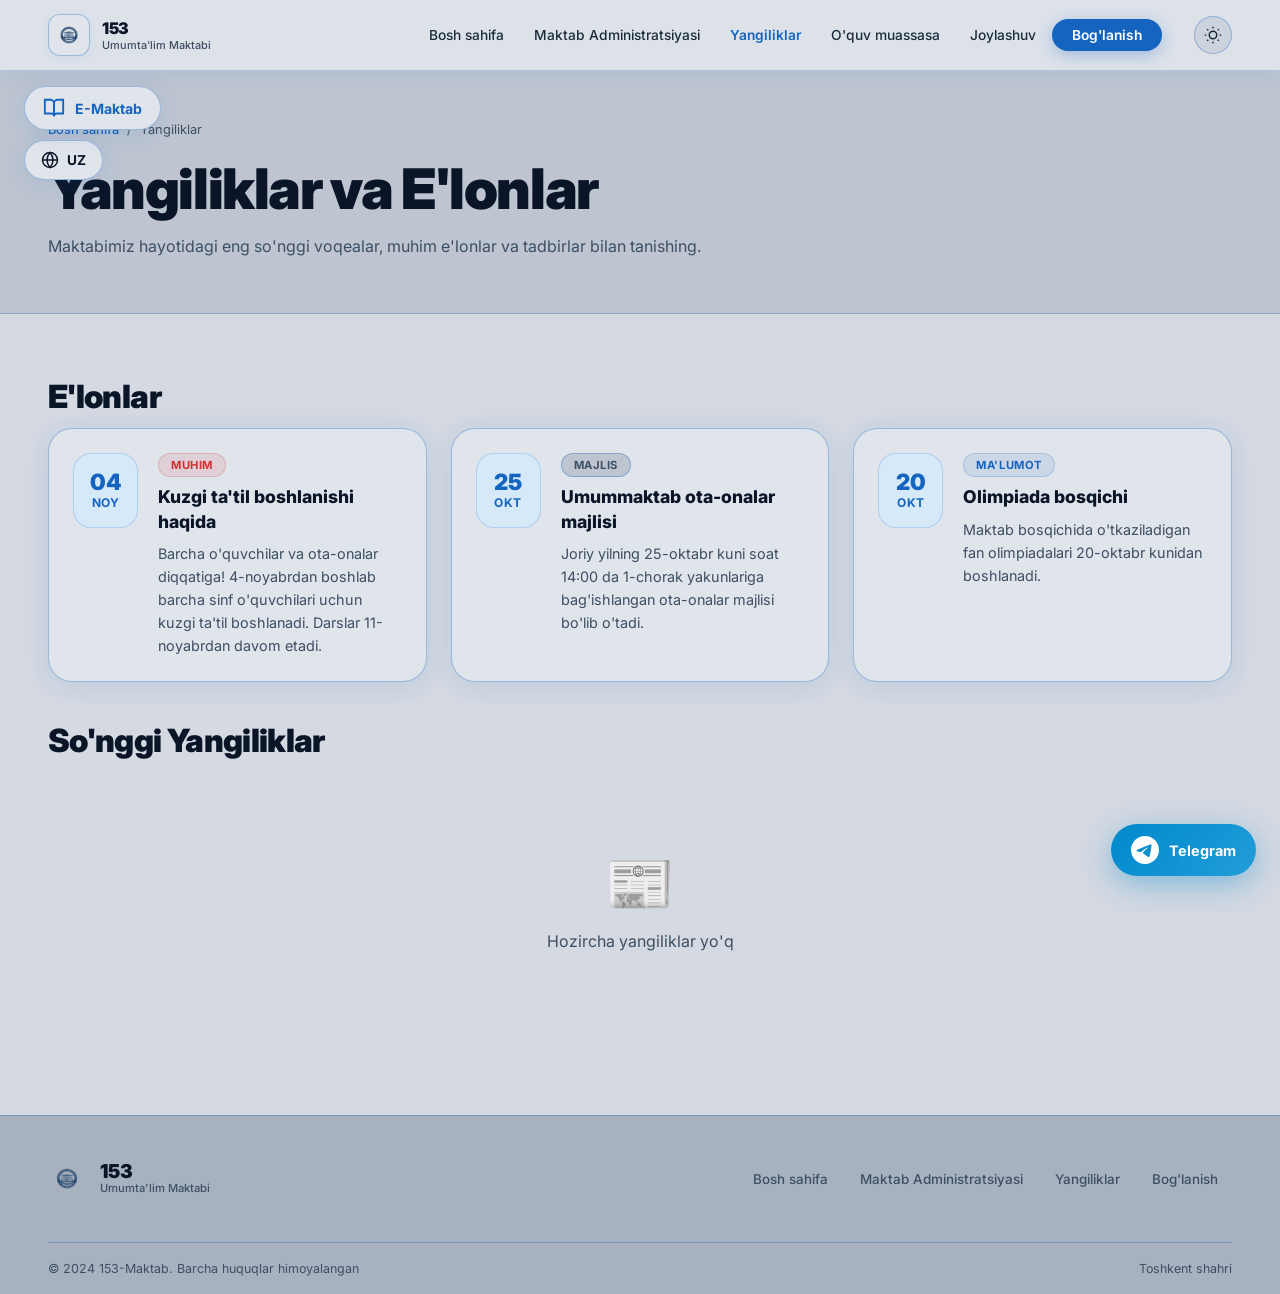
==== commit 5ddb5192: "Add files via upload" ====
--- a/yangiliklar.html
+++ b/yangiliklar.html
@@ -1,5 +1,5 @@
 <!DOCTYPE html>
-<html lang="uz" data-theme="dark">
+<html lang="uz" data-theme="light">
 <head>
     <meta charset="UTF-8">
     <meta name="viewport" content="width=device-width, initial-scale=1.0">
@@ -352,7 +352,6 @@
         </div>
     </div>
 </div>
-
 <!-- JavaScript -->
 <script>
     // Preloader 1.5 sekunddan keyin o'chsin
@@ -374,9 +373,9 @@
             </div>
         </a>
         <nav class="nav">
-           <a href="index.html" class="nav-item active" data-translate="nav_home">Bosh sahifa</a>
+           <a href="index.html" class="nav-item" data-translate="nav_home">Bosh sahifa</a>
             <a href="director.html" class="nav-item" data-translate="nav_director">Maktab Administratsiyasi</a>
-            <a href="yangiliklar.html" class="nav-item" data-translate="nav_news">Yangiliklar</a>
+            <a href="yangiliklar.html" class="nav-item active" data-translate="nav_news">Yangiliklar</a>
             <a href="about.html" class="nav-item" data-translate="nav_about">O'quv muassasa</a>
             <a href="location.html" class="nav-item" data-translate="nav_location">Joylashuv</a>
             <a href="contact.html" class="nav-item nav-cta" data-translate="nav_contact">Bog'lanish</a>
@@ -392,12 +391,12 @@
         </div>
     </div>
     <div class="mobile-nav" id="mobileNav">
-       <a href="index.html" class="nav-item active" data-translate="nav_home">Bosh sahifa</a>
-            <a href="director.html" class="nav-item" data-translate="nav_director">Maktab Aministratsiyasi</a>
-            <a href="yangiliklar.html" class="nav-item" data-translate="nav_news">Yangiliklar</a>
-            <a href="about.html" class="nav-item" data-translate="nav_about">O'quv muassasa</a>
-            <a href="location.html" class="nav-item" data-translate="nav_location">Joylashuv</a>
-            <a href="contact.html" class="nav-item nav-cta" data-translate="nav_contact">Bog'lanish</a>
+       <a href="index.html" class="nav-item" data-translate="nav_home">Bosh sahifa</a>
+        <a href="director.html" class="nav-item" data-translate="nav_director">Maktab Aministratsiyasi</a>
+        <a href="yangiliklar.html" class="nav-item active" data-translate="nav_news">Yangiliklar</a>
+        <a href="about.html" class="nav-item" data-translate="nav_about">O'quv muassasa</a>
+        <a href="location.html" class="nav-item" data-translate="nav_location">Joylashuv</a>
+        <a href="contact.html" class="nav-item nav-cta" data-translate="nav_contact">Bog'lanish</a>
     </div>
 </header>
 
@@ -614,30 +613,85 @@
     </div>
 </div>
 
-<script src="main.js"></script>
+<!-- Scripts -->
+<script type="module" src="main.js"></script>
 <script type="module" src="user.js"></script>
 <script type="module" src="admin.js"></script>
 
 <script>
 // ============================================
-// ⚠️ PAROLNI SHU YERDA O'ZGARTIRING ⚠️
-// ============================================
-const ADMIN_PASSWORD = "153153";
-
-// ============================================
-// STORAGE KEY
-// ============================================
-const NEWS_KEY = "maktab153_news";
+// ⚠️ НАСТРОЙКИ - ЗАПОЛНИТЕ СВОИ ДАННЫЕ ⚠️
+// ============================================
+const ADMIN_PASSWORD = "153153"; // Ваш пароль
+
+// JSONBin настройки (получите на jsonbin.io)
+const JSONBIN_BIN_ID = "6a0d7f626877513b27a13bf2"; // ⚠️ ЗАМЕНИТЕ!
+const JSONBIN_API_KEY = "$2a$10$HNWMk.AfyFO8dcSqAFhc7.ng/MP9QeYWezS2d8GSI87gBVHFdJBni"; // ⚠️ ЗАМЕНИТЕ!
+
+const JSONBIN_URL = `https://api.jsonbin.io/v3/b/${JSONBIN_BIN_ID}`;
 
 // ============================================
 // STATE
 // ============================================
-let isAdmin     = false;
+let isAdmin = false;
 let enteredPass = "";
-let allNews     = JSON.parse(localStorage.getItem(NEWS_KEY) || "[]");
-
-// ============================================
-// SECRET ENTRY: логотип 5 раз
+let allNews = [];
+let compressedImageBase64 = "";
+
+// ============================================
+// ЗАГРУЗКА НОВОСТЕЙ ИЗ ОБЛАКА
+// ============================================
+async function loadNews() {
+    const grid = document.getElementById('newsGrid');
+    if (grid) {
+        grid.innerHTML = '<div class="news-empty"><span class="empty-icon">⏳</span><p>Yangiliklar yuklanmoqda...</p></div>';
+    }
+
+    try {
+        const response = await fetch(JSONBIN_URL + '/latest', {
+            method: 'GET',
+            headers: {
+                'X-Master-Key': JSONBIN_API_KEY
+            }
+        });
+
+        if (response.ok) {
+            const data = await response.json();
+            allNews = data.record || [];
+            renderNews();
+        } else {
+            console.error('Ошибка загрузки:', response.status);
+            renderNews();
+        }
+    } catch (error) {
+        console.error('Ошибка сети:', error);
+        renderNews();
+    }
+}
+
+// ============================================
+// СОХРАНЕНИЕ НОВОСТЕЙ В ОБЛАКО
+// ============================================
+async function saveNews() {
+    try {
+        const response = await fetch(JSONBIN_URL, {
+            method: 'PUT',
+            headers: {
+                'Content-Type': 'application/json',
+                'X-Master-Key': JSONBIN_API_KEY
+            },
+            body: JSON.stringify(allNews)
+        });
+
+        return response.ok;
+    } catch (error) {
+        console.error('Ошибка сохранения:', error);
+        return false;
+    }
+}
+
+// ============================================
+// СЕКРЕТНЫЙ ВХОД: 3 клика по логотипу
 // ============================================
 let tapCount = 0;
 let tapTimer = null;
@@ -663,6 +717,7 @@
         showPassScreen();
     }
 }
+
 function closeModal() {
     document.getElementById('adminModal').classList.remove('show');
 }
@@ -682,6 +737,7 @@
     resetDots();
     enteredPass = "";
 }
+
 function showPostScreen() {
     document.getElementById('passScreen').style.display = 'none';
     document.getElementById('postScreen').style.display = 'block';
@@ -691,19 +747,21 @@
 // NUMPAD
 // ============================================
 function resetDots() {
-    [0,1,2,3,4,5].forEach(i => {
+    for (let i = 0; i < 6; i++) {
         document.getElementById('d'+i).classList.remove('filled');
-    });
+    }
     document.getElementById('passError').classList.remove('show');
 }
+
 function updateDots() {
-    [0,1,2,3,4,5].forEach(i => {
+    for (let i = 0; i < 6; i++) {
         const dot = document.getElementById('d'+i);
         if (i < enteredPass.length) dot.classList.add('filled');
         else dot.classList.remove('filled');
-    });
+    }
 }
 
+let isChecking = false;
 document.querySelectorAll('.pass-key').forEach(function(btn) {
     btn.addEventListener('click', function() {
         const n = this.dataset.n;
@@ -714,14 +772,16 @@
             return;
         }
         if (n === 'ok') {
-            checkPassword();
+            if (!isChecking) checkPassword();
             return;
         }
         if (enteredPass.length >= 6) return;
         enteredPass += n;
         updateDots();
-        if (enteredPass.length === 6) {
-            setTimeout(checkPassword, 200);
+        
+        if (enteredPass.length === 6 && !isChecking) {
+            isChecking = true;
+            setTimeout(() => { checkPassword(); isChecking = false; }, 200);
         }
     });
 });
@@ -754,32 +814,51 @@
 });
 
 // ============================================
-// IMAGE PREVIEW
+// IMAGE UPLOAD & COMPRESSION
 // ============================================
 document.getElementById('imgUploadWrap').addEventListener('click', function() {
     document.getElementById('imgInput').click();
 });
-document.getElementById('imgInput').addEventListener('change', function() {
-    const file = this.files[0];
+
+document.getElementById('imgInput').addEventListener('change', function(e) {
+    const file = e.target.files[0];
     if (!file) return;
 
-    // Show progress animation
     const bar = document.getElementById('uploadBar');
     const fill = document.getElementById('uploadBarFill');
     bar.style.display = 'block';
     let w = 0;
     const iv = setInterval(function() {
-        w += 5;
+        w += 10;
         fill.style.width = w + '%';
         if (w >= 100) clearInterval(iv);
-    }, 30);
+    }, 50);
 
     const reader = new FileReader();
-    reader.onload = function(ev) {
-        const prev = document.getElementById('imgPreview');
-        prev.src = ev.target.result;
-        prev.style.display = 'block';
-        setTimeout(function() { bar.style.display = 'none'; fill.style.width = '0%'; }, 700);
+    reader.onload = function(event) {
+        const img = new Image();
+        img.src = event.target.result;
+        img.onload = function() {
+            const canvas = document.createElement('canvas');
+            const MAX_WIDTH = 800;
+            let scaleSize = MAX_WIDTH / img.width;
+            
+            if (scaleSize > 1) scaleSize = 1;
+
+            canvas.width = img.width * scaleSize;
+            canvas.height = img.height * scaleSize;
+
+            const ctx = canvas.getContext('2d');
+            ctx.drawImage(img, 0, 0, canvas.width, canvas.height);
+
+            compressedImageBase64 = canvas.toDataURL('image/jpeg', 0.6);
+
+            const prev = document.getElementById('imgPreview');
+            prev.src = compressedImageBase64;
+            prev.style.display = 'block';
+            
+            setTimeout(function() { bar.style.display = 'none'; fill.style.width = '0%'; }, 500);
+        }
     };
     reader.readAsDataURL(file);
 });
@@ -797,12 +876,11 @@
 });
 
 // ============================================
-// PUBLISH NEWS
-// ============================================
-document.getElementById('postForm').addEventListener('submit', function(e) {
+// PUBLISH NEWS (АВТОМАТИЧЕСКОЕ СОХРАНЕНИЕ)
+// ============================================
+document.getElementById('postForm').addEventListener('submit', async function(e) {
     e.preventDefault();
 
-    const imgSrc = document.getElementById('imgPreview').src;
     const tUz = document.getElementById('tUz').value.trim();
     const xUz = document.getElementById('xUz').value.trim();
     const tRu = document.getElementById('tRu').value.trim();
@@ -815,7 +893,7 @@
     suc.classList.remove('show');
     err.classList.remove('show');
 
-    if (!imgSrc || !document.getElementById('imgInput').files[0]) {
+    if (!compressedImageBase64) {
         err.textContent = '❌ Rasm tanlang!';
         err.classList.add('show');
         return;
@@ -828,12 +906,11 @@
 
     const btn = document.getElementById('pubBtn');
     btn.disabled = true;
-    btn.textContent = 'Yuklanmoqda...';
-
-    // Build date strings
+    btn.textContent = '⏳ Saqlanmoqda...';
+
     const now = new Date();
     const mUz = ["Yanvar","Fevral","Mart","Aprel","May","Iyun","Iyul","Avgust","Sentabr","Oktabr","Noyabr","Dekabr"];
-    const mRu = ["Январь","Февраль","Март","Апрель","Май","Июнь","Июль","Август","Сентябрь","Октябрь","Ноябрь","Декабрь"];
+    const mRu = ["Января","Февраля","Марта","Апреля","Мая","Июня","Июля","Августа","Сентября","Октября","Ноября","Декабря"];
     const mEn = ["January","February","March","April","May","June","July","August","September","October","November","December"];
     const d = now.getDate();
     const y = now.getFullYear();
@@ -841,7 +918,7 @@
 
     const newsItem = {
         id: Date.now(),
-        imageUrl: imgSrc,
+        imageUrl: compressedImageBase64,
         dateStrings: {
             uz: d + " " + mUz[mo] + ", " + y,
             ru: d + " " + mRu[mo] + " " + y,
@@ -852,27 +929,35 @@
         en: { title: tEn || tUz, text: xEn || xUz }
     };
 
-    // Save to localStorage
     allNews.unshift(newsItem);
-    localStorage.setItem(NEWS_KEY, JSON.stringify(allNews));
-
-    suc.textContent = '✅ Yangilik muvaffaqiyatli nashr etildi!';
-    suc.classList.add('show');
-
-    // Reset form
-    document.getElementById('postForm').reset();
-    document.getElementById('imgPreview').style.display = 'none';
-    document.getElementById('imgPreview').src = '';
+
+    // 🚀 АВТОМАТИЧЕСКОЕ СОХРАНЕНИЕ В ОБЛАКО
+    const saved = await saveNews();
+
+    if (saved) {
+        suc.textContent = '✅ Yangilik muvaffaqiyatli nashr etildi! Barcha foydalanuvchilar ko\'rishlari mumkin.';
+        suc.classList.add('show');
+
+        // Сбрасываем форму
+        document.getElementById('postForm').reset();
+        document.getElementById('imgPreview').style.display = 'none';
+        document.getElementById('imgPreview').src = '';
+        compressedImageBase64 = "";
+
+        renderNews();
+
+        setTimeout(function() {
+            suc.classList.remove('show');
+            closeModal();
+        }, 2000);
+    } else {
+        allNews.shift();
+        err.textContent = '❌ Xatolik yuz berdi! Internet ulanishini tekshiring.';
+        err.classList.add('show');
+    }
 
     btn.disabled = false;
     btn.textContent = '🚀 Nashr qilish';
-
-    renderNews();
-
-    setTimeout(function() {
-        suc.classList.remove('show');
-        closeModal();
-    }, 1800);
 });
 
 // ============================================
@@ -906,12 +991,19 @@
                 '<p>' + text + '</p>' +
             '</div>';
 
-        // Delete
-        card.querySelector('.news-del-btn').addEventListener('click', function() {
-            if (!confirm('Bu yangilikni o\'chirish?')) return;
+        // УДАЛЕНИЕ НОВОСТИ (АВТОМАТИЧЕСКОЕ)
+        card.querySelector('.news-del-btn').addEventListener('click', async function() {
+            if (!confirm('Bu yangilikni o\'chirishni xohlaysizmi?')) return;
+            
             allNews = allNews.filter(function(n) { return n.id !== item.id; });
-            localStorage.setItem(NEWS_KEY, JSON.stringify(allNews));
-            renderNews();
+            
+            const deleted = await saveNews();
+            if (deleted) {
+                renderNews();
+            } else {
+                alert('Xatolik yuz berdi!');
+                await loadNews();
+            }
         });
 
         grid.appendChild(card);
@@ -928,9 +1020,12 @@
 });
 
 // ============================================
-// INIT
-// ============================================
-renderNews();
+// INIT - Загружаем новости при старте
+// ============================================
+loadNews();
+
+// Автообновление каждые 30 секунд
+setInterval(loadNews, 30000);
 </script>
 
 </body>
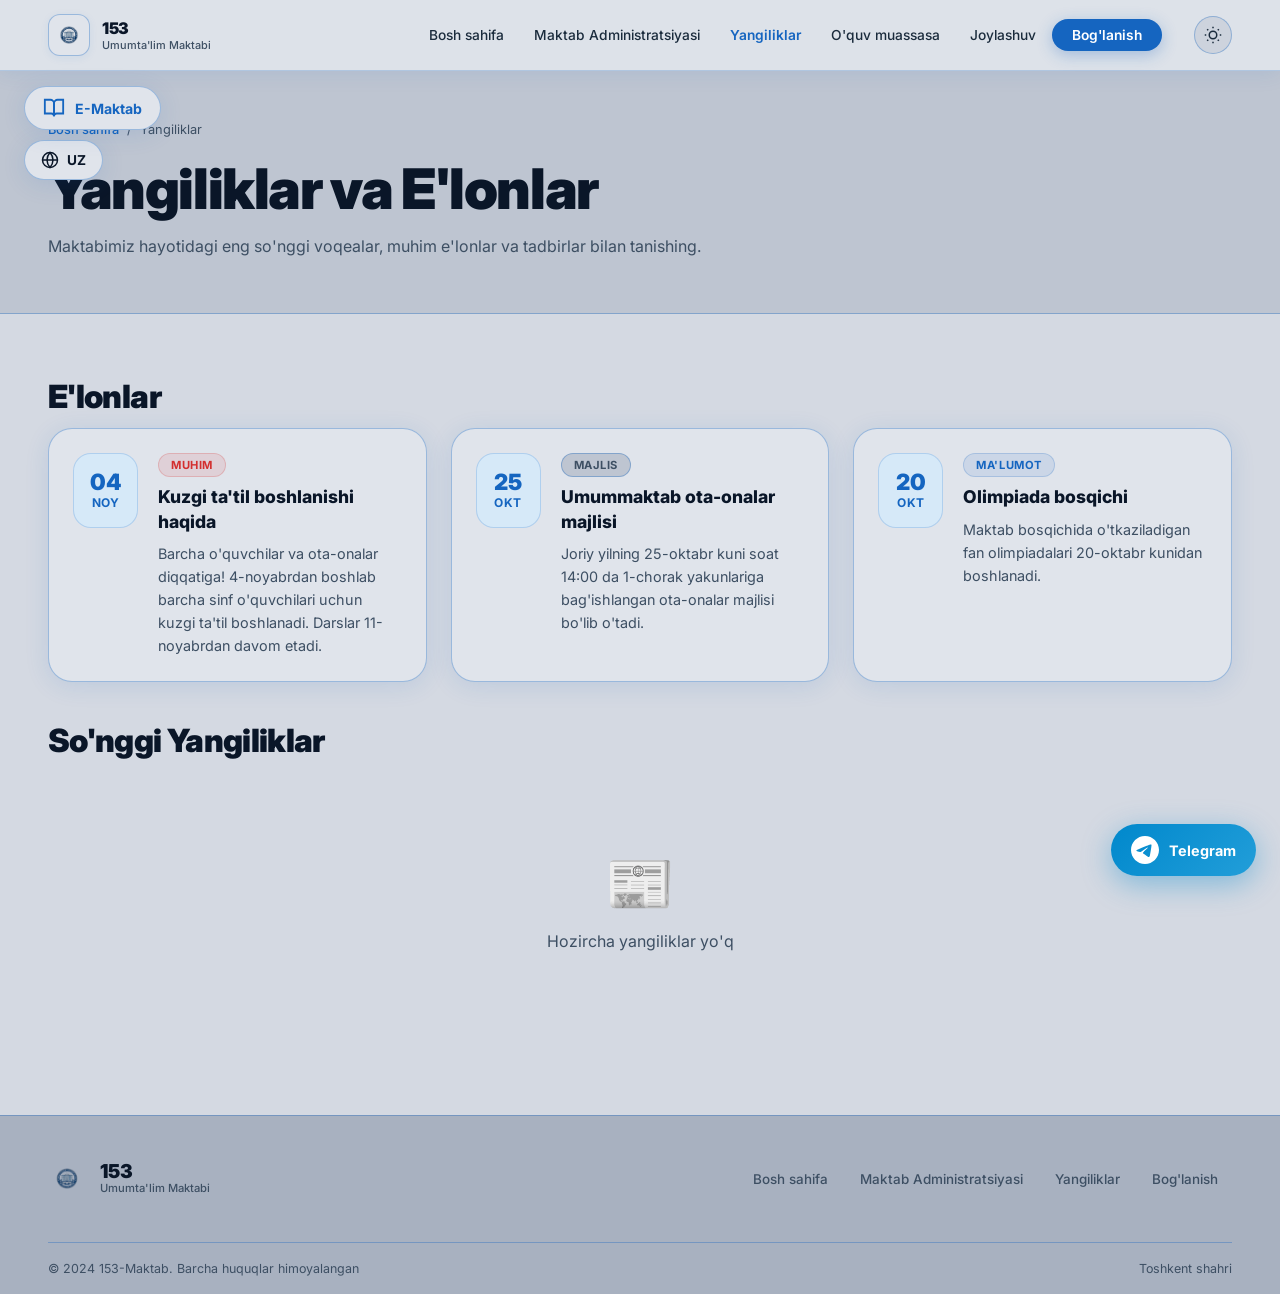
==== commit 302efe09: "Update yangiliklar.html" ====
--- a/yangiliklar.html
+++ b/yangiliklar.html
@@ -357,7 +357,7 @@
     // Preloader 1.5 sekunddan keyin o'chsin
     setTimeout(() => {
         document.getElementById('preloader').style.display = 'none';
-    }, 1500);
+    }, 1000);
 </script>
 
 <!-- HEADER -->
@@ -1029,4 +1029,4 @@
 </script>
 
 </body>
-</html>+</html>
